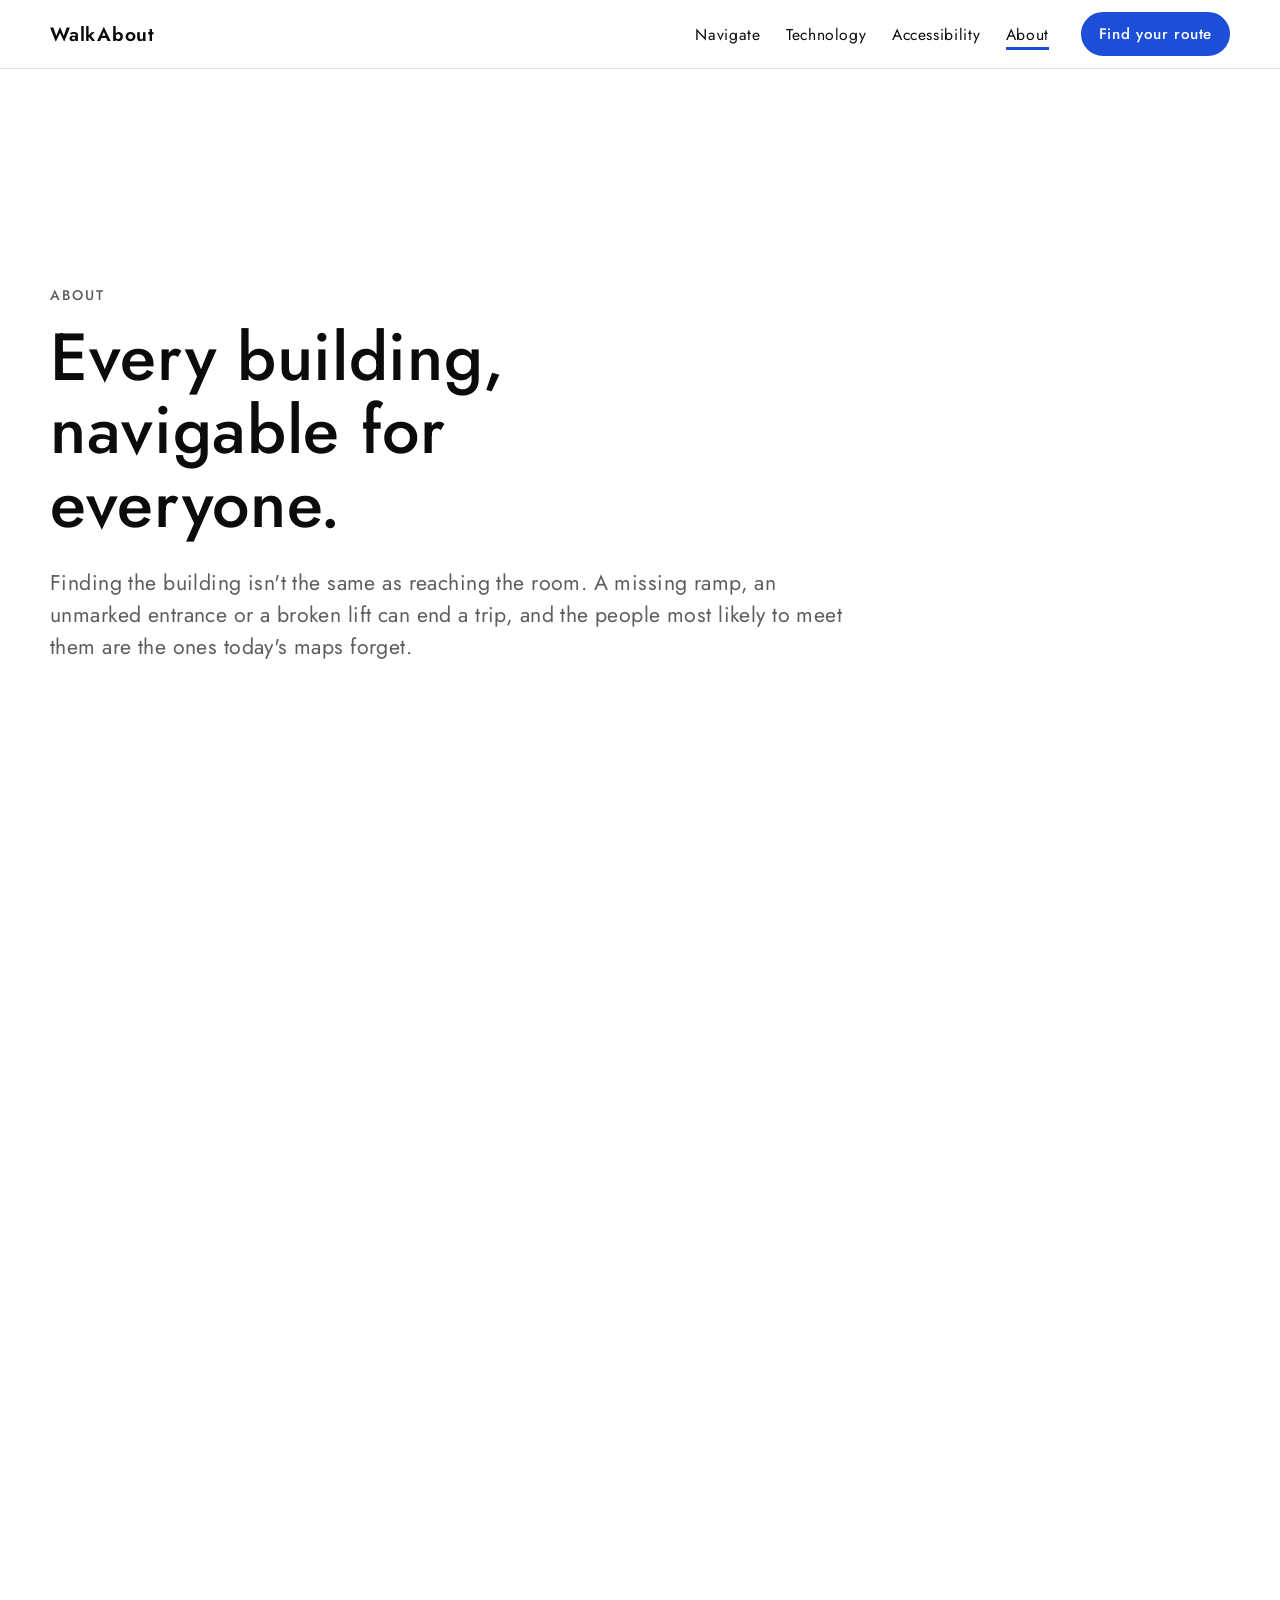
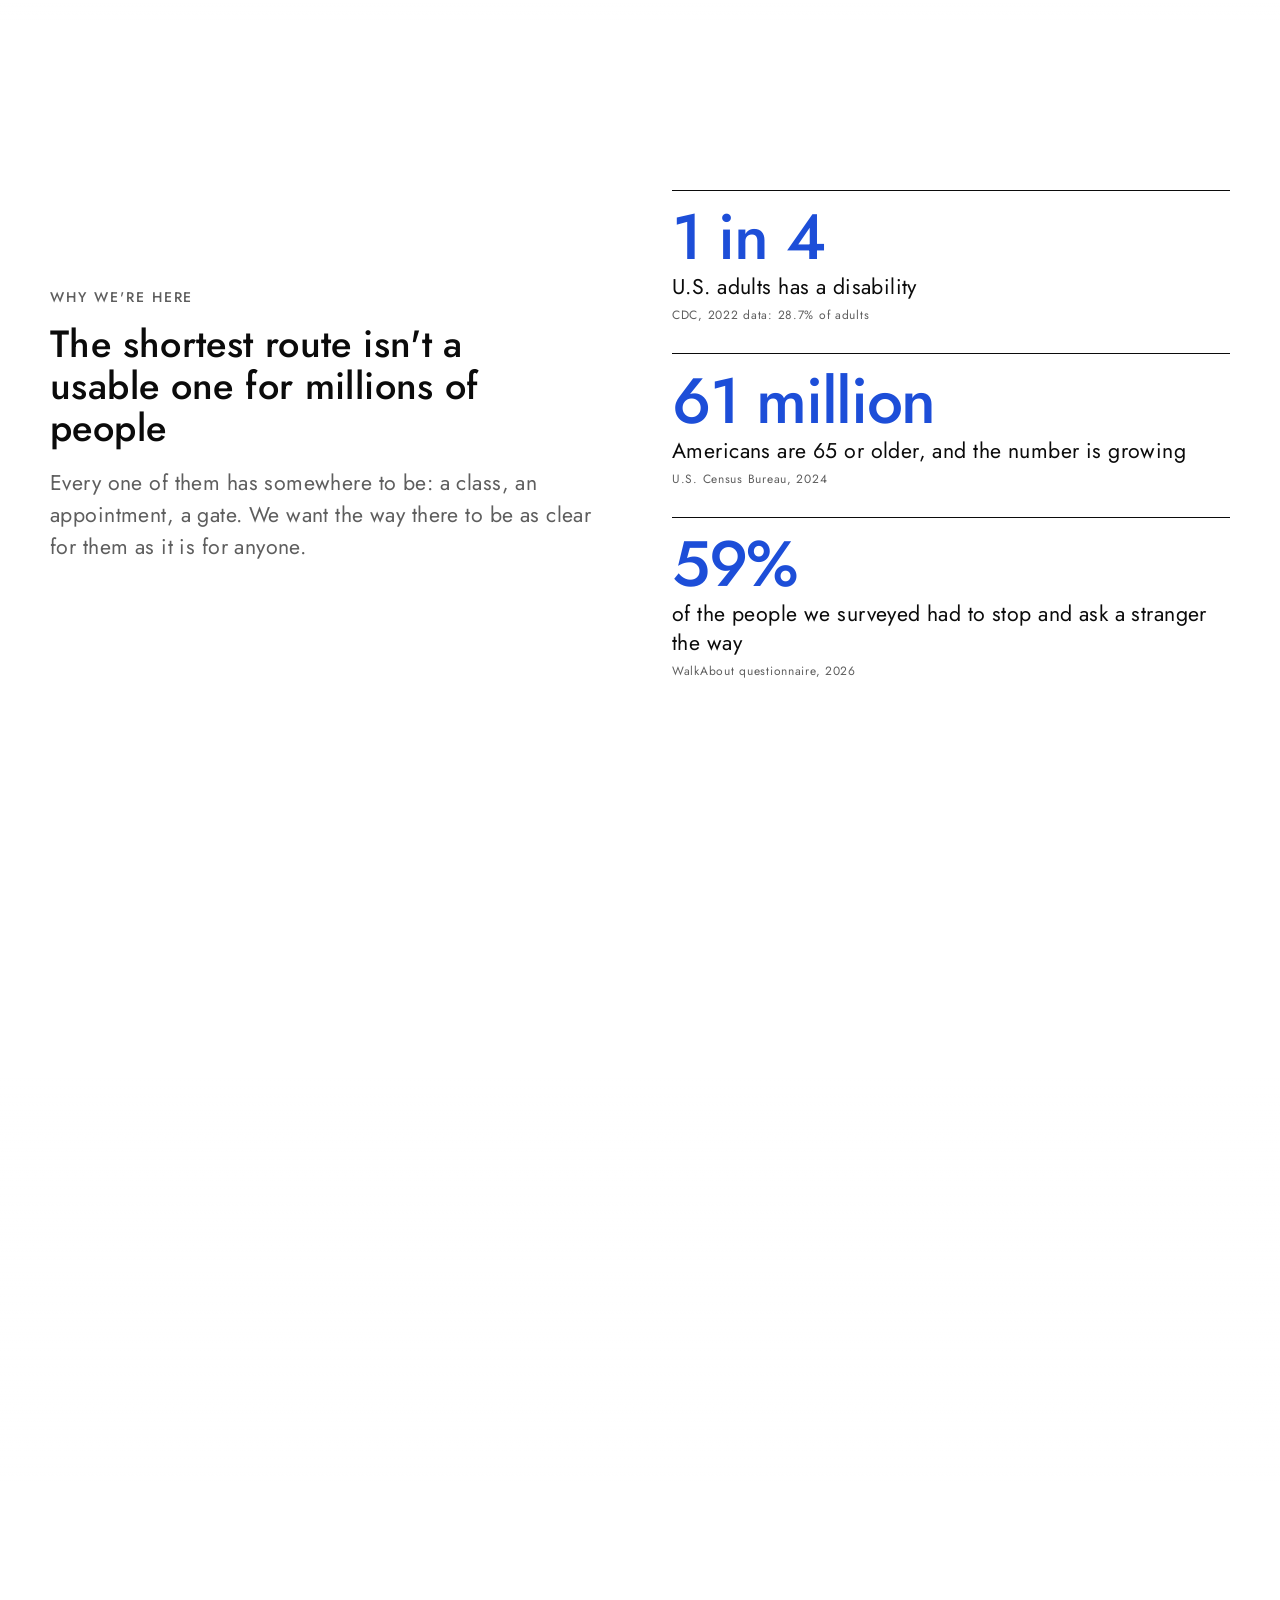
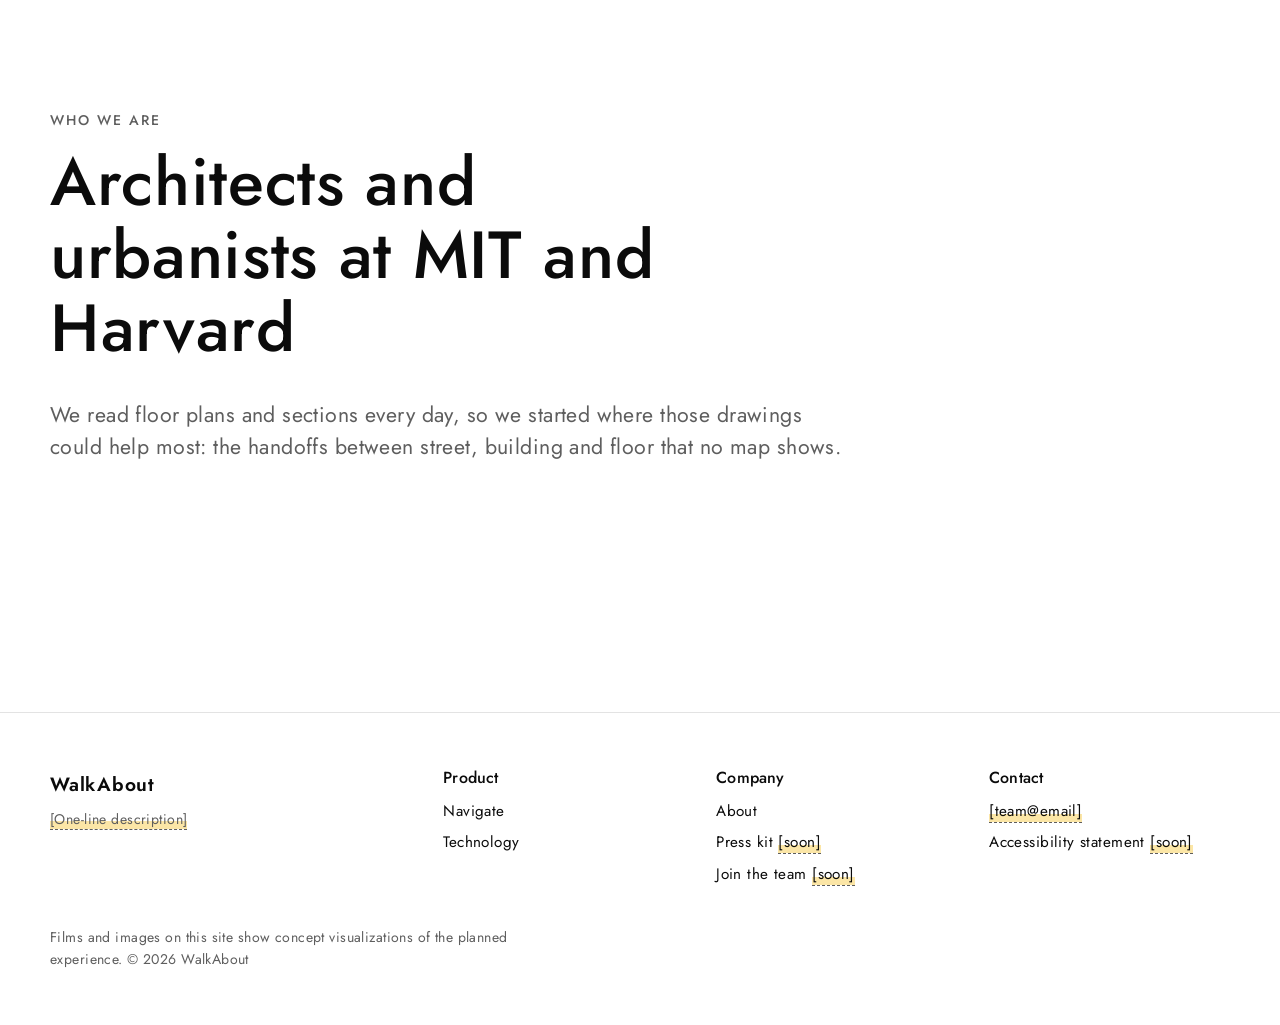
==== about.html @ 056bdba4 "WalkAbout website: first version Static site (no build step) for the WalkAbout indoor navigation pro" ====
<!DOCTYPE html>
<html lang="en">
<head>
  <meta charset="utf-8">
  <meta name="viewport" content="width=device-width, initial-scale=1">
  <title>About | WalkAbout</title>
  <meta name="description" content="Why WalkAbout exists: architects and urbanists at MIT and Harvard making every building navigable for everyone.">
  <link rel="preconnect" href="https://fonts.googleapis.com">
  <link rel="preconnect" href="https://fonts.gstatic.com" crossorigin>
  <!-- Futura PT: add your Adobe Fonts kit here, e.g. <link rel="stylesheet" href="https://use.typekit.net/XXXXXXX.css">. Jost below is the free stand-in. -->
  <link href="https://fonts.googleapis.com/css2?family=Jost:wght@400;500;600&display=swap" rel="stylesheet">
  <link rel="stylesheet" href="assets/css/style.css?v=20261123s">
</head>
<body>
  <a class="skip-link" href="#main">Skip to content</a>

  <!-- ============================== HEADER ============================== -->
  <header class="site-header">
    <div class="wrap">
      <a class="brand" href="index.html" aria-label="WalkAbout home">
        WalkAbout
      </a>
      <nav class="nav" id="site-nav" aria-label="Main">
        <ul>
          <li><a href="navigate.html">Navigate</a></li>
          <li><a href="technology.html">Technology</a></li>
          <li><a href="accessibility.html">Accessibility</a></li>
          <li><a href="about.html" aria-current="page">About</a></li>
        </ul>
      </nav>
      <button class="btn btn--small header-cta" data-open-check>Find your route</button>
    </div>
  </header>

  <main id="main">

    <div class="pin-scope">
    <!-- 1. OPENING: holds, then "Why we're here" slides over it (same transition as Accessibility) -->
    <section class="hero pin-hold">
      <div class="wrap">
        <p class="eyebrow">About</p>
        <h1>Every building, navigable for everyone.</h1>
        <p class="lede">Finding the building isn't the same as reaching the room. A missing ramp, an unmarked entrance or a broken lift can end a trip, and the people most likely to meet them are the ones today's maps forget.</p>
      </div>
    </section>

    <!-- 2. WHY WE'RE HERE -->
    <section class="band cover-up cover-up--full pin-hold pin-hold--tall about-why" aria-labelledby="why-h">
      <div class="wrap split">
        <div>
          <p class="eyebrow">Why we're here</p>
          <h2 id="why-h">The shortest route isn't a usable one for millions of people</h2>
          <p class="lede">Every one of them has somewhere to be: a class, an appointment, a gate. We want the way there to be as clear for them as it is for anyone.</p>
        </div>
        <ul class="about-stats">
          <li><b>1 in 4</b><span>U.S. adults has a disability</span><small>CDC, 2022 data: 28.7% of adults</small></li>
          <li><b>61 million</b><span>Americans are 65 or older, and the number is growing</span><small>U.S. Census Bureau, 2024</small></li>
          <li><b>59%</b><span>of the people we surveyed had to stop and ask a stranger the way</span><small>WalkAbout questionnaire, 2026</small></li>
        </ul>
      </div>
    </section>

    <div class="pin-gap" aria-hidden="true"></div>

    <!-- 3. WHO WE ARE -->
    <section class="band band--white cover-up cover-up--full about-who" aria-labelledby="who-h">
      <div class="wrap">
        <div>
          <p class="eyebrow">Who we are</p>
          <h2 id="who-h" class="about-who__title">Architects and urbanists at MIT and Harvard</h2>
          <p class="lede">We read floor plans and sections every day, so we started where those drawings could help most: the handoffs between street, building and floor that no map shows.</p>
        </div>
      </div>
    </section>

    </div><!-- /pin-scope -->
  </main>

  <!-- ============================== FOOTER ============================== -->
  <footer class="site-footer">
    <div class="wrap">
      <div class="footer-grid">
        <div>
          <a class="brand" href="index.html">WalkAbout</a>
          <p class="hint"><span class="ph">[One-line description]</span></p>
        </div>
        <div>
          <h3>Product</h3>
          <ul>
            <li><a href="navigate.html">Navigate</a></li>
            <li><a href="technology.html">Technology</a></li>
          </ul>
        </div>
        <div>
          <h3>Company</h3>
          <ul>
            <li><a href="about.html">About</a></li>
            <li><a href="#">Press kit <span class="ph">[soon]</span></a></li>
            <li><a href="#">Join the team <span class="ph">[soon]</span></a></li>
          </ul>
        </div>
        <div>
          <h3>Contact</h3>
          <ul>
            <li><a href="mailto:[team@email]"><span class="ph">[team@email]</span></a></li>
            <li><a href="#">Accessibility statement <span class="ph">[soon]</span></a></li>
          </ul>
        </div>
      </div>
      <p class="footer-note">Films and images on this site show concept visualizations of the planned experience. &copy; 2026 WalkAbout</p>
    </div>
  </footer>

  <!-- ===================== "IS MY BUILDING MAPPED?" ===================== -->
  <dialog id="check-dialog" aria-labelledby="check-dialog-h">
    <button class="dialog__close" aria-label="Close">&times;</button>
    <div class="dialog__body">
      <h2 id="check-dialog-h" style="font-size:var(--t-lg)">Is my building mapped?</h2>
      <form class="check-form" novalidate>
        <label for="place-dialog">Campus or building</label>
        <div class="form-row">
          <input id="place-dialog" type="text" name="place" autocomplete="off" placeholder="e.g. MIT Building E52">
          <button class="btn" type="submit">Check</button>
        </div>
      </form>
      <div class="check-result form-msg" role="status"></div>
    </div>
  </dialog>

  <script src="assets/js/main.js?v=20261123s"></script>
</body>
</html>
---- assets/css/style.css ----
/* ==========================================================================
   WalkAbout — shared styles
   Black and white, with access blue as the one bright accent.
   Signal yellow is kept only for level-change markers (stairs, elevators, ramps).
   ========================================================================== */

:root {
  --paper: #FFFFFF;      /* page */
  --ink: #0B0B0B;        /* text, rules, dark bands */
  --muted: #5E5E5E;      /* secondary text (6.4:1 on white) */
  --grid: #E3E3E3;       /* hairlines */
  --soft: #F5F5F5;       /* quiet panels */
  --route: #1D4ED8;      /* access blue: the walking route */
  --route-ink: #FFFFFF;
  --level: #F5B700;      /* signal yellow: vertical connections only */
  --surface: #FFFFFF;

  /* Futura PT comes from Adobe Fonts (add the kit link to each page); Jost is the free stand-in. */
  --font: "futura-pt", "Futura PT", "Jost", Futura, system-ui, sans-serif;
  --track: 0.025em;      /* slightly open letter spacing throughout */
  --header-h: 4.25rem;   /* updated by main.js */

  /* Type scale (perfect fourth, 1.333) */
  --t-sm: 0.875rem;
  --t-base: 1.0625rem;
  --t-md: 1.333rem;
  --t-lg: 1.777rem;
  --t-xl: 2.369rem;
  --t-2xl: clamp(2.4rem, 5.2vw, 4.2rem);

  --measure: 62ch;
  --wrap: 1180px;
  --gutter: clamp(1.25rem, 4vw, 2.5rem);
  --radius: 6px;
}

*, *::before, *::after { box-sizing: border-box; }

html { scroll-behavior: smooth; }
@media (prefers-reduced-motion: reduce) { html { scroll-behavior: auto; } }

body {
  margin: 0;
  background: var(--paper);
  color: var(--ink);
  font-family: var(--font);
  font-size: var(--t-base);
  line-height: 1.6;
  letter-spacing: var(--track);
  -webkit-font-smoothing: antialiased;
}

img, video, svg { display: block; max-width: 100%; }

a { color: var(--route); text-underline-offset: 0.2em; }
a:hover { text-decoration-thickness: 2px; }

:focus-visible {
  outline: 3px solid var(--route);
  outline-offset: 3px;
  border-radius: 2px;
}

h1, h2, h3 { line-height: 1.1; margin: 0 0 0.5em; letter-spacing: 0.01em; font-weight: 500; }
h1 { font-size: var(--t-2xl); max-width: 16ch; }
h2 { font-size: var(--t-xl); max-width: 22ch; }
h3 { font-size: var(--t-md); }
strong, b { font-weight: 600; }
p { margin: 0 0 1em; max-width: var(--measure); }

.lede { font-size: var(--t-md); color: var(--muted); line-height: 1.5; }

.wrap { width: min(100% - 2 * var(--gutter), var(--wrap)); margin-inline: auto; }

.skip-link {
  position: absolute; left: 1rem; top: -4rem; z-index: 100;
  background: var(--ink); color: #fff; padding: 0.6rem 1rem; border-radius: var(--radius);
}
.skip-link:focus { top: 1rem; }

/* --------------------------------------------------------------------------
   Placeholder marks — search the HTML for "ph" to find every one.
   Delete the class once real copy is in.
   -------------------------------------------------------------------------- */
.ph {
  background: linear-gradient(transparent 62%, rgba(245, 183, 0, 0.35) 62%);
  border-bottom: 1px dashed var(--muted);
}

.media {
  position: relative;
  margin: 0;
  aspect-ratio: 16 / 9;
  border-radius: var(--radius);
  border: 1px dashed #BDBDBD;
  background:
    repeating-linear-gradient(135deg, transparent 0 14px, rgba(0, 0, 0, 0.04) 14px 15px),
    var(--surface);
  display: grid;
  place-items: center;
  overflow: hidden;
}
.media::after {
  content: attr(data-ph);
  max-width: 80%;
  text-align: center;
  font-size: var(--t-sm);
  color: var(--muted);
  line-height: 1.4;
}
.media.has-video::after { content: none; }
.media video { width: 100%; height: 100%; object-fit: cover; }
.media--square { aspect-ratio: 1 / 1; }
.media--tall { aspect-ratio: 4 / 5; }

/* --------------------------------------------------------------------------
   Header
   -------------------------------------------------------------------------- */
.site-header {
  position: sticky; top: 0; z-index: 50;
  background: rgba(255, 255, 255, 0.94);
  backdrop-filter: saturate(140%) blur(8px);
  border-bottom: 1px solid var(--grid);
}
.site-header .wrap {
  display: flex; align-items: center; gap: 2rem;
  min-height: 4.25rem;
}
.brand {
  display: inline-flex; align-items: center; gap: 0.55rem;
  font-weight: 600; font-size: 1.2rem; letter-spacing: 0.04em; color: var(--ink); text-decoration: none;
}

.nav { margin-left: auto; }
.nav ul { list-style: none; display: flex; gap: 1.6rem; margin: 0; padding: 0; }
.nav a { color: var(--ink); text-decoration: none; font-size: 0.98rem; letter-spacing: 0.04em; padding: 0.3rem 0; }
.nav a:hover { color: var(--route); }
.nav a[aria-current="page"] { box-shadow: inset 0 -3px 0 var(--route); }


/* --------------------------------------------------------------------------
   Buttons
   -------------------------------------------------------------------------- */
.btn {
  display: inline-flex; align-items: center; justify-content: center; gap: 0.5rem;
  font: inherit; font-weight: 500; font-size: 1rem; letter-spacing: 0.04em;
  padding: 0.8rem 1.3rem; border-radius: 999px;
  border: 2px solid var(--route); background: var(--route); color: var(--route-ink);
  text-decoration: none; cursor: pointer;
}
.btn:hover { background: #1740B5; border-color: #1740B5; }
.btn--ghost { background: transparent; color: var(--ink); border-color: var(--ink); }
.btn--ghost:hover { background: var(--ink); color: #fff; border-color: var(--ink); }
.btn--small { padding: 0.5rem 1rem; font-size: 0.95rem; }
.btn-row { display: flex; flex-wrap: wrap; gap: 0.75rem; margin-top: 1.75rem; }

/* --------------------------------------------------------------------------
   Sections
   -------------------------------------------------------------------------- */
.band { padding-block: clamp(4rem, 9vw, 7rem); }
.band--white { background: var(--surface); border-top: 1px solid var(--grid); }
.band--soft { background: var(--soft); }
.band--ink { background: var(--ink); color: #EDEDED; }
.band--ink h2, .band--ink h3 { color: #fff; }
.band--ink .lede, .band--ink p { color: #BDBDBD; }
.band--ink .ph { border-bottom-color: #BDBDBD; }

.section-head { margin-bottom: 2.75rem; }

/* --------------------------------------------------------------------------
   Hero (home): the section drawing
   -------------------------------------------------------------------------- */
.hero { padding-top: clamp(3rem, 7vw, 5.5rem); padding-bottom: 2rem; }
.hero h1 { margin-bottom: 0.4em; }

.section-drawing {
  margin-inline: 0;
  margin-bottom: 0;
  margin-top: clamp(2.5rem, 5vw, 4rem);
  border-top: 1px solid var(--grid);
  padding-top: 1rem;
}
.section-drawing svg { width: 100%; height: auto; overflow: visible; }

.sd-slab { fill: var(--ink); }
.sd-wall { fill: var(--ink); }
.sd-core { fill: rgba(245, 183, 0, 0.16); stroke: var(--level); stroke-width: 1.5; stroke-dasharray: 4 4; }
.sd-ground { fill: url(#poche); }
.sd-groundline { stroke: var(--ink); stroke-width: 3; }
.sd-label { font: 600 15px var(--font); fill: var(--ink); }
.sd-level { font: 400 13px var(--font); fill: var(--muted); }
.sd-walk {
  fill: none; stroke: var(--route); stroke-width: 6; stroke-linecap: round; stroke-linejoin: round;
}
.sd-lift { fill: none; stroke: var(--level); stroke-width: 6; stroke-linecap: round; }
.sd-dot { fill: var(--route); }
.sd-pin { fill: var(--route); stroke: #fff; stroke-width: 3; }

/* One orchestrated moment: the route draws itself once on load. */
.sd-anim { stroke-dasharray: var(--len); stroke-dashoffset: var(--len); animation: draw 1s ease-in-out forwards; }
.sd-anim--1 { animation-delay: 0.3s; animation-duration: 1.1s; }
.sd-anim--2 { animation-delay: 1.4s; animation-duration: 0.7s; }
.sd-anim--3 { animation-delay: 2.1s; animation-duration: 0.9s; }
.sd-pop { opacity: 0; animation: pop 0.4s ease-out 3s forwards; }
@keyframes draw { to { stroke-dashoffset: 0; } }
@keyframes pop { to { opacity: 1; } }
@media (prefers-reduced-motion: reduce) {
  .sd-anim { animation: none; stroke-dashoffset: 0; }
  .sd-pop { animation: none; opacity: 1; }
}

.route-steps {
  list-style: none; padding: 0; margin: 1.25rem 0 0;
  display: grid; grid-template-columns: repeat(4, 1fr); gap: 1rem;
  counter-reset: step;
}
.route-steps li {
  counter-increment: step;
  font-size: var(--t-sm); color: var(--muted);
  padding-top: 0.6rem; border-top: 3px solid var(--route);
}
.route-steps li.is-level { border-top-color: var(--level); }
.route-steps li::before { content: counter(step) ". "; font-weight: 600; color: var(--ink); }

/* --------------------------------------------------------------------------
   Big stat
   -------------------------------------------------------------------------- */
.stat {
  display: grid; grid-template-columns: minmax(0, 1fr) minmax(0, 1.3fr); gap: 3rem; align-items: end;
}
.stat__num { font-size: clamp(3.5rem, 11vw, 8.5rem); font-weight: 600; line-height: 0.9; letter-spacing: -0.03em; }
.stat__src { font-size: var(--t-sm); color: var(--muted); }

/* --------------------------------------------------------------------------
   Scenario strip (Waymo-style video cards)
   -------------------------------------------------------------------------- */
.strip {
  display: grid; grid-auto-flow: column; grid-auto-columns: minmax(260px, 30%);
  gap: 1.25rem; overflow-x: auto; scroll-snap-type: x mandatory;
  padding-bottom: 1rem; margin-inline: calc(-1 * var(--gutter)); padding-inline: var(--gutter);
}
.strip > * { scroll-snap-align: start; }
.scenario h3 { font-size: var(--t-base); margin: 0.85rem 0 0.2rem; }
.scenario p { font-size: var(--t-sm); color: var(--muted); margin: 0; }

/* --------------------------------------------------------------------------
   Pillars / features
   -------------------------------------------------------------------------- */
.split { display: grid; grid-template-columns: 1fr 1fr; gap: clamp(2rem, 5vw, 4.5rem); align-items: center; }
.split--rev > :first-child { order: 2; }

.pillars { display: grid; grid-template-columns: repeat(3, 1fr); gap: 2.5rem; margin-top: 3rem; }
.pillar { border-top: 1px solid var(--ink); padding-top: 1.1rem; }
.pillar svg { width: 40px; height: 40px; margin-bottom: 0.9rem; }
.pillar p { color: var(--muted); }

.features { display: grid; grid-template-columns: repeat(3, 1fr); gap: 2rem 2.5rem; }
.feature h3 { font-size: var(--t-base); margin-bottom: 0.3rem; }
.feature p { color: var(--muted); font-size: 0.98rem; }
.feature { border-top: 1px solid var(--ink); padding-top: 1.1rem; }

/* --------------------------------------------------------------------------
   Where we're mapping
   -------------------------------------------------------------------------- */
.places { display: grid; grid-template-columns: 1fr 1fr; gap: 2.5rem; }
.places h3 { display: flex; align-items: center; gap: 0.6rem; }
.status-dot { width: 12px; height: 12px; border-radius: 50%; background: var(--route); flex: none; }
.status-dot--next { background: transparent; border: 2px solid var(--muted); }
.places ul { list-style: none; padding: 0; margin: 0; }
.places li { padding: 0.85rem 0; border-bottom: 1px solid var(--grid); }
.places li small { display: block; color: var(--muted); }

/* --------------------------------------------------------------------------
   Quotes
   -------------------------------------------------------------------------- */
.quotes { display: grid; grid-template-columns: repeat(3, 1fr); gap: 2.5rem; }
.quote { margin: 0; }
.quote blockquote { margin: 0 0 1rem; font-size: var(--t-md); line-height: 1.4; }
.quote figcaption { color: var(--muted); font-size: var(--t-sm); }

/* --------------------------------------------------------------------------
   Steps (true sequences only)
   -------------------------------------------------------------------------- */
.steps { list-style: none; padding: 0; margin: 0; counter-reset: s; display: grid; gap: 4.5rem; }
.steps > li { counter-increment: s; display: grid; grid-template-columns: 1fr 1fr; gap: clamp(2rem, 5vw, 4rem); align-items: center; }
.steps > li:nth-child(even) > .media { order: -1; }
.step__num {
  display: inline-grid; place-items: center; min-width: 2.4rem; height: 2.4rem; padding-inline: 0.7rem; border-radius: 999px;
  background: var(--route); color: #fff; font-weight: 500; margin-bottom: 1rem;
}
.step__num::before { content: counter(s, decimal-leading-zero); }
.step__num.is-level { background: var(--level); color: var(--ink); }

/* --------------------------------------------------------------------------
   Profile chips (Navigate)
   -------------------------------------------------------------------------- */
.chips { display: flex; flex-wrap: wrap; gap: 0.6rem; margin: 1.5rem 0; padding: 0; list-style: none; }
.chip {
  font: inherit; font-size: 0.95rem; padding: 0.5rem 0.95rem; border-radius: 999px;
  border: 1.5px solid var(--ink); background: transparent; color: var(--ink); cursor: pointer;
}
.chip[aria-pressed="true"] { background: var(--route); border-color: var(--route); color: #fff; }
.chip-note { font-size: var(--t-sm); color: var(--muted); min-height: 1.5em; }

/* --------------------------------------------------------------------------
   FAQ
   -------------------------------------------------------------------------- */
.faq { max-width: 760px; }
.faq details { border-bottom: 1px solid var(--grid); padding: 1.1rem 0; }
.faq summary { cursor: pointer; font-weight: 600; font-size: var(--t-md); list-style: none; display: flex; justify-content: space-between; gap: 1rem; }
.faq summary::-webkit-details-marker { display: none; }
.faq summary::after { content: "+"; font-weight: 400; color: var(--route); }
.faq details[open] summary::after { content: "\2212"; }
.faq details p { margin-top: 0.8rem; color: var(--muted); }

/* --------------------------------------------------------------------------
   Technology: pipeline + spec list + timeline
   -------------------------------------------------------------------------- */
.pipeline-map {
  display: flex; flex-wrap: wrap; align-items: center; gap: 0.5rem; margin-top: 2rem;
  list-style: none; padding: 0;
}
.pipeline-map li a {
  display: inline-block; padding: 0.45rem 0.9rem; border-radius: 999px;
  border: 1.5px solid var(--grid); background: var(--surface);
  color: var(--ink); text-decoration: none; font-size: 0.95rem;
}
.pipeline-map li a:hover { border-color: var(--route); color: var(--route); }
.pipeline-map li + li::before { content: ""; display: inline-block; width: 1rem; height: 2px; background: var(--grid); margin-right: 0.5rem; vertical-align: middle; }

.specs { display: grid; grid-template-columns: repeat(2, 1fr); gap: 0 3rem; margin: 0; }
.specs div { padding: 1rem 0; border-bottom: 1px solid rgba(255,255,255,0.15); display: grid; grid-template-columns: 11rem 1fr; gap: 1rem; }
.specs dt { font-weight: 600; color: #fff; }
.specs dd { margin: 0; color: #BDBDBD; }

.timeline { list-style: none; padding: 0; margin: 0; display: grid; grid-template-columns: repeat(4, 1fr); gap: 1.5rem; }
.timeline li { border-top: 3px solid var(--grid); padding-top: 1rem; }
.timeline li.is-now { border-top-color: var(--route); }
.timeline strong { display: block; margin-bottom: 0.25rem; }
.timeline span { color: var(--muted); font-size: 0.98rem; }

/* --------------------------------------------------------------------------
   Partners
   -------------------------------------------------------------------------- */
.logos { display: flex; flex-wrap: wrap; gap: 1rem; }
.logo-ph {
  width: 170px; height: 72px; border: 1px dashed #BDBDBD; border-radius: var(--radius);
  display: grid; place-items: center; color: var(--muted); font-size: var(--t-sm); background: var(--surface);
}

/* --------------------------------------------------------------------------
   Availability check (inline + dialog)
   -------------------------------------------------------------------------- */
.check { display: grid; grid-template-columns: 1fr 1fr; gap: 3rem; align-items: start; }
.form-row { display: flex; gap: 0.6rem; flex-wrap: wrap; }
.form-row input { flex: 1 1 220px; }
label { display: block; font-weight: 600; margin-bottom: 0.4rem; }
input[type="text"], input[type="email"] {
  font: inherit; padding: 0.75rem 0.95rem; border-radius: var(--radius);
  border: 1.5px solid #8A8A8A; background: var(--surface); color: var(--ink); width: 100%;
}
input:focus-visible { outline-offset: 1px; }
.form-msg { margin-top: 1rem; }
.form-msg:empty { display: none; }
.hint { font-size: var(--t-sm); color: var(--muted); margin-top: 0.5rem; }

dialog {
  border: none; border-radius: 12px; padding: 0; width: min(520px, calc(100% - 2rem));
  color: var(--ink); background: var(--surface);
  box-shadow: 0 24px 60px rgba(0, 0, 0, 0.25);
}
dialog::backdrop { background: rgba(0, 0, 0, 0.55); }
.dialog__body { padding: 2rem; }
.dialog__close {
  position: absolute; top: 0.75rem; right: 0.75rem; background: none; border: none;
  font-size: 1.5rem; line-height: 1; cursor: pointer; color: var(--muted); padding: 0.4rem 0.6rem;
}

/* --------------------------------------------------------------------------
   Final CTA + footer
   -------------------------------------------------------------------------- */
.final { text-align: left; }
.final h2 { max-width: 18ch; }

.site-footer { padding: 3.5rem 0 2.5rem; border-top: 1px solid var(--grid); font-size: 0.95rem; }
.footer-grid { display: grid; grid-template-columns: 1.5fr repeat(3, 1fr); gap: 2rem; }
.site-footer h3 { font-size: 1rem; margin-bottom: 0.75rem; }
.site-footer ul { list-style: none; padding: 0; margin: 0; display: grid; gap: 0.45rem; }
.site-footer a { color: var(--ink); text-decoration: none; }
.site-footer a:hover { color: var(--route); text-decoration: underline; }
.footer-note { color: var(--muted); margin-top: 2.5rem; font-size: var(--t-sm); }

/* --------------------------------------------------------------------------
   Utilities
   -------------------------------------------------------------------------- */
.sr-only {
  position: absolute; width: 1px; height: 1px; padding: 0; margin: -1px;
  overflow: hidden; clip: rect(0 0 0 0); white-space: nowrap; border: 0;
}
.accent { color: var(--route); }
.eyebrow {
  font-size: var(--t-sm); font-weight: 500; letter-spacing: 0.14em; text-transform: uppercase;
  color: var(--muted); margin-bottom: 0.9rem;
}
.more-link { margin-top: 3rem; font-size: var(--t-md); }
.band--ink label { color: #fff; }
.band--ink .form-msg strong { color: #fff; }
.band--ink .btn--ghost { color: #fff; border-color: #fff; }
.band--ink .btn--ghost:hover { background: #fff; color: var(--ink); }

/* --------------------------------------------------------------------------
   Navigate: the demo comes first; the caption rises over it on scroll
   -------------------------------------------------------------------------- */
.demo-stage { position: relative; background: var(--paper); }
.demo-stage__sticky {
  position: relative; display: grid; justify-items: center; align-content: center; gap: 1rem;
  padding: 0 0 clamp(3rem, 7vw, 5rem);
}
/* The demo film: 16:9, full width; on its own it is just the film, edge to edge */
.demo-stage__media { margin: 0; width: 100%; aspect-ratio: 16 / 9; background: #000; overflow: hidden; }
.demo-stage__media video { display: block; width: 100%; height: 100%; object-fit: cover; }
/* Controls sit bottom-left: the film marks itself as a concept bottom-right */
.demo-controls { position: absolute; left: 1rem; bottom: 1rem; z-index: 3; display: flex; gap: 0.5rem; }
.demo-stage.is-ended .demo-skip { display: none; }
/* While the film plays the page doesn't scroll (main.js); Pause or Skip releases it */
html.is-locked { overflow: hidden; }
html:has(.demo-stage) { scrollbar-gutter: stable; }
.demo-toggle {
  font: inherit; font-size: var(--t-sm); letter-spacing: 0.06em; padding: 0.45rem 0.95rem; border-radius: 999px;
  color: #fff; background: rgba(0, 0, 0, 0.55); border: 1px solid rgba(255, 255, 255, 0.5); cursor: pointer;
  backdrop-filter: blur(6px);
}
.demo-toggle:hover { background: rgba(0, 0, 0, 0.8); }
.demo-stage__caption { text-align: center; padding-top: clamp(2rem, 6vw, 4rem); }
.demo-stage__caption h1 {
  max-width: 13ch; margin: 0 auto; font-size: clamp(2.6rem, 7.5vw, 6rem); line-height: 1.02;
}

/* Motion allowed (main.js adds .is-scrolly): the demo holds, then the caption scrolls up over it */
.demo-stage.is-scrolly { height: 430vh; }
/* The next section slides up over the pinned caption (overlaps the stage's last screen) */
.demo-stage.is-scrolly + .cover-up { margin-top: -100vh; }
.cover-up { position: relative; z-index: 2; background: var(--paper); border-top: 0; }
/* No hard edge: a white fade above the panel dissolves the caption as it is covered */
.demo-stage.is-scrolly + .cover-up::before {
  content: ""; position: absolute; left: 0; right: 0; bottom: 100%; height: 50vh;
  background: linear-gradient(to bottom, rgba(255, 255, 255, 0), var(--paper));
  pointer-events: none;
}
.demo-stage.is-scrolly .demo-stage__sticky {
  position: sticky; top: var(--header-h); height: calc(100vh - var(--header-h)); overflow: hidden;
  padding: 0; background: var(--paper);
}
/* Full screen while it plays: the film fills everything under the header */
.is-scrolly .demo-stage__media { position: absolute; inset: 0; width: auto; aspect-ratio: auto; }
.is-scrolly .demo-controls { opacity: calc(1 - 3 * var(--p, 0)); }
.is-scrolly .demo-stage__media {
  opacity: calc(1 - 1.8 * var(--p, 0)); /* gone by the time the caption arrives */
  transform: scale(calc(1 - 0.08 * var(--p, 0)));
}
.is-scrolly .demo-stage__caption {
  position: absolute; inset: 0; display: grid; place-items: center; padding: 0 var(--gutter);
  opacity: var(--p, 0);
  transform: translateY(calc((1 - var(--p, 0)) * 55vh));
}
/* The scroll cue appears once the film has finished (it ends on black) */
.scroll-cue {
  position: absolute; bottom: 1.4rem; left: 50%; z-index: 3; transform: translateX(-50%);
  font-size: var(--t-sm); color: #fff; letter-spacing: 0.14em; text-transform: uppercase;
  opacity: 0; transition: opacity 0.6s ease; pointer-events: none;
  display: flex; flex-direction: column; align-items: center; gap: 0.35rem;
}
.scroll-cue::after { content: ""; width: 1px; height: 28px; background: currentColor; animation: cue-line 1.6s ease-in-out infinite; transform-origin: top; }
@keyframes cue-line { 0% { transform: scaleY(0); } 50% { transform: scaleY(1); } 100% { transform: scaleY(0); transform-origin: bottom; } }
.demo-stage.is-ended .scroll-cue { opacity: calc(1 - 4 * var(--p, 0)); }
.demo-stage:not(.is-scrolly) .scroll-cue { display: none; }
@media (prefers-reduced-motion: reduce) { .scroll-cue::after { animation: none; } }
/* Portrait screens: cropping a 16:9 film to fill a tall screen would hide most of it,
   so it sits full width, centred, instead */
@media (max-aspect-ratio: 1/1) {
  .is-scrolly .demo-stage__media { inset: auto 0; top: 50%; transform: translateY(-50%) scale(calc(1 - 0.08 * var(--p, 0))); aspect-ratio: 16 / 9; }
  .demo-controls { bottom: auto; top: calc(50% + 28vw - 3rem); }
  .scroll-cue { color: var(--muted); }
}

/* --------------------------------------------------------------------------
   Technology: tabs
   -------------------------------------------------------------------------- */
.tabs {
  position: sticky; top: var(--header-h); z-index: 40;
  background: var(--paper); border-bottom: 1px solid var(--grid);
}
.tabs [role="tablist"] { display: flex; gap: 2.25rem; overflow-x: auto; scrollbar-width: none; }
.tabs [role="tab"] {
  font: inherit; letter-spacing: 0.04em; background: none; border: 0; cursor: pointer;
  padding: 1rem 0; color: var(--muted); white-space: nowrap; text-decoration: none;
}
.tabs [role="tab"]:hover { color: var(--ink); }
.tabs [role="tab"][aria-selected="true"] { color: var(--ink); box-shadow: inset 0 -3px 0 var(--route); }
[role="tabpanel"][hidden] { display: none; }
[role="tabpanel"]:focus-visible { outline-offset: -3px; }

/* --------------------------------------------------------------------------
   Responsive
   -------------------------------------------------------------------------- */
@media (max-width: 900px) {
  .split, .stat, .places, .check, .steps > li { grid-template-columns: 1fr; }
  .split--rev > :first-child, .steps > li:nth-child(even) > .media { order: 0; }
  .pillars, .features, .quotes { grid-template-columns: 1fr 1fr; }
  .timeline { grid-template-columns: 1fr 1fr; }
  .specs { grid-template-columns: 1fr; }
  .footer-grid { grid-template-columns: 1fr 1fr; }
  .strip { grid-auto-columns: minmax(240px, 70%); }
}

/* No menu button: the tabs stay visible and move to their own row */
@media (max-width: 760px) {
  .site-header .wrap { flex-wrap: wrap; min-height: 0; padding-top: 0.8rem; gap: 0 1rem; }
  .nav { order: 3; width: 100%; margin-left: 0; }
  .nav ul { gap: 1.4rem; overflow-x: auto; scrollbar-width: none; }
  .nav ul::-webkit-scrollbar { display: none; }
  .nav a { display: block; white-space: nowrap; padding: 0.7rem 0; }
  .site-header .header-cta { display: none; }
}

@media (max-width: 640px) {
  .pillars, .features, .quotes, .timeline, .route-steps { grid-template-columns: 1fr; }
  .sd-label, .sd-level { display: none; }   /* the numbered list below carries the labels */
  .specs div { grid-template-columns: 1fr; gap: 0.25rem; }
  .footer-grid { grid-template-columns: 1fr; }
}
[role="tabpanel"] { scroll-margin-top: calc(var(--header-h) + 3.5rem); }

/* --------------------------------------------------------------------------
   Technology: steps transition like Navigate.
   Each step eases in; on larger screens each one pins, and the next slides up
   over it through a white fade (no hard edge). main.js adds .js-motion.
   -------------------------------------------------------------------------- */
.js-motion .steps--stack > li > * {
  opacity: 0; transform: translateY(36px);
  transition: opacity 0.8s ease, transform 0.8s cubic-bezier(0.2, 0.7, 0.2, 1);
}
.js-motion .steps--stack > li > .media { transition-delay: 0.12s; }
.js-motion .steps--stack > li.is-in > * { opacity: 1; transform: none; }

@media (min-width: 901px) and (min-height: 620px) {
  .js-motion .steps--stack { gap: 0; }
  .js-motion .steps--stack > li {
    position: sticky; top: var(--stick-top, var(--header-h));
    min-height: calc(100vh - var(--stick-top, var(--header-h)));
    padding-block: 2.5rem; background: var(--paper);
  }
  /* Hold: each step stays fully in view for this much scrolling before the next arrives */
  .js-motion .steps--stack > li:not(:last-child) { margin-bottom: 100vh; }
  .js-motion .steps--stack > li + li::before {
    content: ""; position: absolute; left: calc(-1 * var(--gutter)); right: calc(-1 * var(--gutter));
    bottom: 100%; height: 45vh; pointer-events: none;
    background: linear-gradient(to bottom, rgba(255, 255, 255, 0), var(--paper));
  }
  .js-motion .steps--stack > li[id] { scroll-margin-top: var(--stick-top, var(--header-h)); }
}

/* Technology intro: holds, then the next section slides up over it through a white fade */
@media (min-width: 901px) and (min-height: 620px) {
  .js-motion .pin-hold {
    position: sticky; top: var(--stick-top, var(--header-h));
    min-height: calc(100vh - var(--stick-top, var(--header-h)));
    display: flex; flex-direction: column; justify-content: center;
    padding-block: 2rem; margin-bottom: 80vh;   /* the hold */
  }
  .js-motion .pin-hold__media {
    width: min(100%, calc((100vh - var(--stick-top, var(--header-h)) - 10.5rem) * 16 / 9));
    margin-inline: auto;
  }
  /* Tall pinned sections hold via a separate spacer (a margin would cut the pin short),
     and the section that covers them fills the screen so nothing peeks out */
  .js-motion .pin-hold--tall { margin-bottom: 0; }
  .js-motion .pin-gap { height: 70vh; }
  .js-motion .cover-up--full {
    min-height: calc(100vh - var(--header-h));
    display: flex; flex-direction: column; justify-content: center;
  }
  .js-motion .pin-gap + .cover-up::before,
  .js-motion .pin-hold + .cover-up::before {
    content: ""; position: absolute; left: 0; right: 0; bottom: 100%; height: 45vh;
    background: linear-gradient(to bottom, rgba(255, 255, 255, 0), var(--paper));
    pointer-events: none;
  }
}

/* --------------------------------------------------------------------------
   Technology: one drawing that evolves as you scroll (.scrolly)
   Live mode (main.js adds .is-live on wide, tall screens with motion allowed):
   the text and drawing pin, the text swaps per step, the drawing builds up.
   Otherwise: a plain list beside one still drawing.
   -------------------------------------------------------------------------- */
.scrolly__stage {
  display: grid; grid-template-columns: minmax(0, 0.85fr) minmax(0, 1.15fr);
  gap: clamp(2rem, 5vw, 4.5rem); align-items: center;
}
.scrolly__steps { list-style: none; margin: 0; padding: 0; counter-reset: s; }
.scrolly__steps > li { counter-increment: s; }
.scrolly__steps > li + li { margin-top: 2.5rem; }
.scrolly__steps p { color: var(--muted); }
.scrolly__ticks { display: none; }
.scrolly__art { margin: 0; }
.scrolly__art svg { width: 100%; height: auto; overflow: visible; }

/* drawing */
.sv-wall { fill: none; stroke: var(--ink); stroke-width: 4; stroke-linecap: square; }
.sv-wall--in { stroke-width: 2.5; }
.sv-thin { fill: none; stroke: var(--ink); stroke-width: 1.2; }
.sv-fill { fill: #F1F1F1; }
.sv-fill--corr { fill: #FAFAFA; }
.sv-fill--core { fill: #F6F6F6; }
.sv-label { font: 500 12px var(--font); letter-spacing: 0.03em; fill: var(--ink); }
.sv-label--muted { fill: #7A7A7A; }
.sv-label--route { fill: var(--route); font-weight: 600; }
.sv-edge { fill: none; stroke: var(--ink); stroke-width: 1.4; }
.sv-nodes circle { fill: var(--paper); stroke: var(--ink); stroke-width: 1.6; }
.sv-alt { fill: none; stroke: #A8A8A8; stroke-width: 3; stroke-dasharray: 2 7; stroke-linecap: round; stroke-linejoin: round; }
.sv-route { fill: none; stroke: var(--route); stroke-width: 6; stroke-linecap: round; stroke-linejoin: round; }
.sv-start { fill: var(--ink); stroke: var(--paper); stroke-width: 3; }
.sv-ground { stroke: var(--ink); stroke-width: 2; }
.sv-slab { fill: var(--ink); }
.sv-core { fill: rgba(0, 0, 0, 0.035); stroke: var(--ink); stroke-width: 1; stroke-dasharray: 4 4; }
.sv-pin { fill: var(--paper); stroke: var(--route); stroke-width: 4; }
.sv-dot { fill: var(--route); stroke: var(--paper); stroke-width: 3; }
.sv-dot-ring { fill: rgba(29, 78, 216, 0.15); }
.sv-readout { font: 500 15px var(--font); letter-spacing: 0.04em; fill: var(--route); }
.scrolly.is-live .sv-dot-ring { animation: sv-pulse 1.8s ease-out infinite; transform-box: fill-box; transform-origin: center; }
@keyframes sv-pulse { from { transform: scale(0.6); opacity: 1; } to { transform: scale(1.6); opacity: 0; } }

/* live */
.scrolly.is-live { height: calc(100vh - var(--stick-top, var(--header-h)) + 660vh); }
.scrolly.is-live .scrolly__stage {
  position: sticky; top: var(--stick-top, var(--header-h));
  height: calc(100vh - var(--stick-top, var(--header-h))); padding-block: 1.5rem;
}
.scrolly.is-live .scrolly__steps { display: grid; }
.scrolly.is-live .scrolly__steps > li {
  grid-area: 1 / 1; margin: 0; opacity: 0; transform: translateY(18px); pointer-events: none;
  transition: opacity 0.5s ease, transform 0.6s cubic-bezier(0.2, 0.7, 0.2, 1);
}
.scrolly.is-live .scrolly__steps > li.is-active { opacity: 1; transform: none; pointer-events: auto; }
.scrolly.is-live .scrolly__ticks { display: flex; gap: 6px; margin-top: 2rem; max-width: 18rem; }
.scrolly__ticks span { flex: 1; height: 3px; border-radius: 2px; background: var(--grid); transition: background 0.3s; }
.scrolly__ticks span.is-done { background: var(--ink); }
.scrolly__ticks span.is-active { background: var(--route); }
.scrolly.is-live .scrolly__art svg { max-height: calc(100vh - var(--stick-top, var(--header-h)) - 3rem); }

@media (max-width: 900px) {
  .scrolly__stage { grid-template-columns: 1fr; }
  .scrolly__art { order: -1; }
}

/* --------------------------------------------------------------------------
   Accessibility: scattered voices, filtered by who is travelling
   -------------------------------------------------------------------------- */
.personas { display: flex; flex-wrap: wrap; gap: 0.6rem; }
.persona {
  font: inherit; font-size: 0.95rem; letter-spacing: 0.03em; padding: 0.5rem 1rem; border-radius: 999px;
  border: 1.5px solid var(--ink); background: transparent; color: var(--ink); cursor: pointer;
}
.persona:hover { border-color: var(--route); color: var(--route); }
.persona[aria-pressed="true"] { background: var(--route); border-color: var(--route); color: #fff; }
.voices-count { margin: 1rem 0 0; font-size: var(--t-sm); color: var(--muted); }
.voices-note { margin-top: 1.5rem; font-size: var(--t-sm); color: var(--muted); max-width: 70ch; }

/* Where it breaks: one big number, then the bars */
.big-stat { margin: 0.25rem 0 0.5rem; font-size: clamp(5rem, 13vw, 10rem); font-weight: 500; line-height: 0.9; letter-spacing: -0.03em; color: var(--route); }
.big-stat--words { font-size: clamp(3rem, 6.5vw, 5.75rem); line-height: 0.98; letter-spacing: -0.02em; }
.big-stat__sum { margin-top: 0.75rem; font-size: var(--t-sm); letter-spacing: 0.06em; color: var(--muted); }
.split--top { align-items: start; }
.bars { margin: 0; }
.bars figcaption { font-weight: 500; margin-bottom: 1.25rem; }
.bars figcaption span { font-weight: 400; color: var(--muted); font-size: var(--t-sm); }
.bars ul { list-style: none; margin: 0; padding: 0; display: grid; gap: 0.7rem; }
.bars li { display: grid; grid-template-columns: minmax(0, 15rem) minmax(0, 1fr) 3rem; align-items: center; gap: 0.9rem; }
.bars li span { grid-column: 1; }
.bars li b { grid-column: 3; grid-row: 1; font-weight: 600; font-size: 1.15rem; }
.bars li.is-handoff b { color: var(--route); }
.bars li::after {
  content: ""; grid-column: 2; grid-row: 1; height: 12px; border-radius: 2px;
  width: calc(var(--v) / var(--max, 35) * 100%); background: #CFCFCF;
}
.bars li.is-handoff::after { background: var(--route); }
.bars__key { margin-top: 1.1rem; font-size: var(--t-sm); color: var(--muted); display: flex; align-items: center; gap: 0.5rem; }
.bars__key i { width: 12px; height: 12px; border-radius: 2px; background: var(--route); }

/* ADA */
.ada { list-style: none; margin: 0; padding: 0; display: grid; grid-template-columns: repeat(4, 1fr); gap: 2.5rem; }
.ada li { border-top: 1px solid var(--ink); padding-top: 1.1rem; }
.ada strong { display: block; font-size: clamp(3rem, 5.5vw, 4.75rem); font-weight: 500; line-height: 1; letter-spacing: -0.02em; color: var(--route); }
.ada__mm { margin-left: 0.5rem; color: var(--muted); font-size: var(--t-sm); }
.ada h3 { font-size: var(--t-md); margin: 0.8rem 0 0.3rem; }
.ada p { color: var(--muted); font-size: 0.98rem; }
.ada__ref { white-space: nowrap; font-size: var(--t-sm); color: var(--muted); letter-spacing: 0.04em; }
.ada-callout { margin-top: 3rem; border-left: 3px solid var(--route); padding: 0.2rem 0 0.2rem 1.25rem; }
.ada-callout p { font-size: var(--t-md); line-height: 1.5; max-width: 60ch; margin: 0; }

/* What we build */
.answers { list-style: none; margin: 0; padding: 0; }
.answers li { display: grid; grid-template-columns: minmax(7rem, 0.6fr) 1fr 1fr; gap: 2rem; align-items: center; padding: 1.4rem 0; border-top: 1px solid var(--grid); }
.answers__n { font-size: clamp(2.75rem, 5vw, 4.25rem); font-weight: 500; line-height: 1; letter-spacing: -0.02em; color: var(--route); }
.answers li:last-child { border-bottom: 1px solid var(--grid); }
.answers__need { font-size: var(--t-md); line-height: 1.3; color: var(--ink); }
.answers__do { font-size: var(--t-base); line-height: 1.4; color: var(--muted); }
.answers__do::before { content: "\2192\00a0"; color: var(--route); }

@media (max-width: 900px) {
  .ada { grid-template-columns: 1fr 1fr; }
  .answers li { grid-template-columns: auto 1fr; gap: 0.3rem 1.25rem; }
  .answers__do { grid-column: 2; }
}
@media (max-width: 760px) {
  .bars li { grid-template-columns: minmax(0, 1fr) 3rem; }
  .bars li span { grid-column: 1 / -1; }
  .bars li b { grid-row: 2; grid-column: 2; }
  .bars li::after { grid-row: 2; grid-column: 1; }
}
@media (max-width: 640px) { .ada { grid-template-columns: 1fr 1fr; } }
/* Voices wall: a dense block of real answers (built by assets/js/voices.js) */
/* Justified so both edges line up with the page column; voices.js sizes it to fit one screen */
.voices-band { min-height: calc(100vh - var(--header-h)); }
.voices-band .section-head { margin-bottom: 1.25rem; }
.voices-band .voices-note { margin-top: 1rem; }
.wall {
  --k: 1; position: relative; margin-top: 1.5rem;
  font-size: clamp(0.95rem, 0.3rem + 1.05vw, 1.9rem); line-height: 1.15; color: #DADADA;
  text-align: justify;
}
/* Each voice: light grey at rest; the spotlight (--near, 0–1, set by voices.js) brings it into focus */
.wall__w {
  display: inline; position: relative; z-index: 1; top: var(--dy, 0); font: inherit;
  font-size: calc(var(--fs, 1em) * var(--k)); line-height: 1.12; letter-spacing: 0.005em; padding: 0 0.04em;
  cursor: pointer; border-radius: 4px;
  color: color-mix(in srgb, #262626 calc(var(--near, 0) * 100%), #CCCCCC);
  transition: color 0.35s ease;
}
.wall__w:hover, .wall__w.is-active { color: var(--route); }
.wall__w.is-ping { color: color-mix(in srgb, #4A4A4A 70%, #CCCCCC); transition-duration: 1.1s; }
.wall.is-filtered .wall__w.is-dim { color: #F0F0F0; }
.wall.is-filtered .wall__w.is-match { color: color-mix(in srgb, var(--ink) calc(55% + var(--near, 0) * 45%), #CCCCCC); }
.wall.is-filtered .wall__w.is-match:hover, .wall.is-filtered .wall__w.is-active { color: var(--route); }

/* Surfacing: voices rise from below as outlines, then fill in; afterwards they bob a few pixels */
.wall.js-surface .wall__w { opacity: 0; }
.wall.js-surface.is-surfaced .wall__w {
  opacity: 1;
  animation:
    wall-bob var(--bob, 6s) ease-in-out var(--bob-delay, 0s) infinite alternate,
    wall-surface 1.8s cubic-bezier(0.2, 0.7, 0.2, 1) var(--delay, 0s) backwards;
}
@keyframes wall-surface {
  0%   { opacity: 0; top: calc(var(--dy, 0px) + 1.4em); color: transparent; -webkit-text-stroke: 1px #BDBDBD; }
  55%  { opacity: 1; color: transparent; -webkit-text-stroke: 1px #C4C4C4; }
  100% { opacity: 1; top: var(--dy, 0px); color: #CCCCCC; -webkit-text-stroke: 1px transparent; }
}
@keyframes wall-bob {
  from { top: var(--dy, 0px); }
  to   { top: calc(var(--dy, 0px) - 3px); }
}

@media (prefers-reduced-motion: reduce) {
  .wall.js-surface .wall__w { opacity: 1; animation: none; }
}

.wall-card {
  position: absolute; z-index: 10; width: min(24rem, 100%); pointer-events: none; text-align: left;
  background: var(--paper); border: 1px solid var(--grid); border-radius: 12px; padding: 1.1rem 1.3rem;
  box-shadow: 0 16px 44px rgba(0, 0, 0, 0.12); animation: wall-card-in 0.18s ease-out;
}
.wall-card[hidden] { display: none; }
@keyframes wall-card-in { from { opacity: 0; transform: translateY(4px); } to { opacity: 1; transform: none; } }
.wall-card.is-above { animation-name: wall-card-in-up; }
@keyframes wall-card-in-up { from { opacity: 0; transform: translateY(-4px); } to { opacity: 1; transform: none; } }
.wall-card__k { margin: 0 0 0.5rem; font-size: 0.78rem; letter-spacing: 0.12em; text-transform: uppercase; color: var(--route); }
.wall-card__q { margin: 0; font-size: 1.05rem; line-height: 1.45; color: var(--ink); }
.wall-card__stat { margin: 0; font-size: 1.05rem; line-height: 1.4; color: var(--ink); }
.wall-card__stat b { display: block; font-size: 2.4rem; font-weight: 500; line-height: 1; color: var(--route); margin-bottom: 0.35rem; }
.wall-card__who { margin: 0.7rem 0 0; font-size: 0.85rem; color: var(--muted); }

/* Little burst of ticks around a word (positions set in voices.js) */
.wall-burst { position: absolute; left: 0; top: 0; width: 0; height: 0; z-index: 5; pointer-events: none; }
.wall-burst i {
  position: absolute; left: -1px; top: -6px; width: 2px; height: 12px; border-radius: 1px; background: var(--route); opacity: 0;
}
.wall-burst.is-on i { animation: wall-spark 0.65s ease-out; }
@keyframes wall-spark {
  0% { opacity: 0; transform: translate(var(--x0), var(--y0)) rotate(var(--a)) scaleY(0.3); }
  30% { opacity: 1; }
  100% { opacity: 0; transform: translate(var(--x1), var(--y1)) rotate(var(--a)) scaleY(1); }
}

@media (max-width: 760px) {
  .wall { text-align: left; } /* justifying a narrow column opens big gaps */
  .wall__w { font-size: calc(0.95em + (var(--fs, 1em) - 1em) * 0.5); }
  .wall-card { width: 100%; }
}
@media (prefers-reduced-motion: reduce) {
  .wall__w { transition: none; }
  .wall-burst { display: none; }
  .wall-card { animation: none; }
}

/* --------------------------------------------------------------------------
   Accessibility: survey findings that slide sideways (native scroll-snap,
   so trackpads, touch, shift+wheel and keyboard all work; main.js adds
   arrows, dots, counter and mouse drag)
   -------------------------------------------------------------------------- */
.findings { padding-block: 2.5rem; }
.findings__bar { display: flex; align-items: center; justify-content: space-between; gap: 1rem; }
.findings__bar .eyebrow { margin: 0; font-size: var(--t-sm); font-weight: 500; white-space: nowrap; }
.findings__nav { display: flex; align-items: center; gap: 0.6rem; }
.findings__count { margin: 0 0.6rem 0 0; font-size: var(--t-sm); letter-spacing: 0.1em; color: var(--muted); white-space: nowrap; }
.findings__now { color: var(--ink); font-weight: 600; }
.findings__arrow {
  width: 2.75rem; height: 2.75rem; border-radius: 50%; border: 1.5px solid var(--ink); background: var(--paper);
  font: inherit; font-size: 1.1rem; color: var(--ink); cursor: pointer;
}
.findings__arrow:hover { background: var(--ink); color: #fff; }
.findings__arrow:disabled { opacity: 0.25; cursor: default; background: var(--paper); color: var(--ink); }
.findings__track {
  position: relative; /* keeps absolutely positioned children (sr-only text) clipped */
  display: flex; overflow-x: auto; overscroll-behavior-x: contain;
  scroll-snap-type: x mandatory; scrollbar-width: none; margin-top: 1.5rem; cursor: grab;
}
.findings__track::-webkit-scrollbar { display: none; }
.findings__track.is-dragging { cursor: grabbing; scroll-snap-type: none; user-select: none; }
.findings__track:focus-visible { outline-offset: -3px; }
.finding { flex: 0 0 100%; scroll-snap-align: start; scroll-snap-stop: always; padding-block: 1rem 2rem; }
.finding h3 { font-size: var(--t-xl); margin-bottom: 0.4em; }
.finding .split { align-items: center; }
.findings__foot { display: flex; align-items: center; justify-content: space-between; gap: 1rem; }
.findings__dots { display: flex; gap: 0.5rem; }
.findings__dots button {
  width: 28px; height: 4px; padding: 0; border: 0; border-radius: 2px; background: var(--grid); cursor: pointer;
  transition: background 0.3s, width 0.3s;
}
.findings__dots button[aria-current="true"] { background: var(--route); width: 44px; }
.findings__hint { margin: 0; font-size: var(--t-sm); letter-spacing: 0.08em; color: var(--muted); }
@media (max-width: 900px) { .finding .split { gap: 1.5rem; } }

/* Accessibility: the standards. Same layout as the opening: big headline left, compact lists right */
.standards__split { align-items: center; }
.standards__title { font-size: var(--t-2xl); max-width: 14ch; }
.standards__lede { max-width: 40ch; }
.standards__cols { display: grid; gap: 1.3rem; }  /* lists at ~75% of their first size */
.standards__h { font-size: 0.7rem; font-weight: 500; letter-spacing: 0.12em; text-transform: uppercase; color: var(--muted); margin-bottom: 0.4rem; }
.standards__h--gap { color: var(--route); }
.standards__list { list-style: none; margin: 0; padding: 0; }
.standards__list li {
  padding: 0.375rem 0; border-top: 1px solid var(--grid);
  font-size: 1rem; line-height: 1.3; color: #9A9A9A;
}
.standards__list li:last-child { border-bottom: 1px solid var(--grid); }
.standards__list--gap li { color: var(--ink); border-top-color: var(--ink); }
.standards__list--gap li:last-child { border-bottom-color: var(--ink); }
.standards .voices-note { margin-top: 1.5rem; }

/* Accessibility: what people want → what we build (vertical tabs) */
.wants { display: grid; grid-template-columns: minmax(0, 0.95fr) minmax(0, 1.05fr); gap: clamp(2rem, 6vw, 6rem); margin-top: 2.5rem; align-items: start; }
.wants__label { margin: 0 0 0.75rem; font-size: 0.75rem; font-weight: 500; letter-spacing: 0.14em; text-transform: uppercase; color: var(--muted); }
.wants__label--blue { color: var(--route); }
.wants__tabs { display: grid; }
.wants__tab {
  position: relative; display: flex; justify-content: space-between; align-items: center; gap: 1rem;
  font: inherit; font-size: clamp(1.25rem, 2.1vw, 1.75rem); letter-spacing: 0.01em; text-align: left;
  padding: 0.85rem 0; background: none; border: 0; border-top: 1px solid var(--grid); color: #A6A6A6; cursor: pointer;
  transition: color 0.25s ease;
}
.wants__tab:last-child { border-bottom: 1px solid var(--grid); }
.wants__tab::after { content: "\2192"; color: var(--route); opacity: 0; transform: translateX(-8px); transition: opacity 0.25s, transform 0.25s; }
.wants__tab:hover { color: var(--ink); }
.wants__tab[aria-selected="true"] { color: var(--ink); }
.wants__tab[aria-selected="true"]::after { opacity: 1; transform: none; }
.wants__panel h3 { font-size: clamp(2.25rem, 4.4vw, 3.75rem); line-height: 1.05; color: var(--route); max-width: 14ch; margin-bottom: 0.5em; }
.wants__panel p { font-size: var(--t-md); line-height: 1.5; color: var(--muted); max-width: 34ch; }
.wants__panel + .wants__panel { margin-top: 2rem; } /* no-JS: all features listed */
.js-tabs .wants__panel + .wants__panel { margin-top: 0; }
.js-tabs .wants__panel[hidden] { display: none; }
.js-tabs .wants__panel.is-entering { animation: want-in 0.45s cubic-bezier(0.2, 0.7, 0.2, 1); }
@keyframes want-in { from { opacity: 0; transform: translateY(14px) scale(0.98); } to { opacity: 1; transform: none; } }
.wants-band { padding-block: 2.5rem; }
.wants-band .voices-note { margin-top: 2rem; }
@media (max-width: 900px) { .wants { grid-template-columns: 1fr; } }
@media (prefers-reduced-motion: reduce) { .js-tabs .wants__panel.is-entering { animation: none; } .wants__tab::after { transition: none; } }

/* --------------------------------------------------------------------------
   About page
   -------------------------------------------------------------------------- */
.about-why .split, .about-who .split { align-items: center; }
.about-stats { list-style: none; margin: 0; padding: 0; display: grid; gap: 1.75rem; }
.about-stats li { border-top: 1px solid var(--ink); padding-top: 0.9rem; display: grid; gap: 0.25rem; }
.about-stats b { font-size: clamp(2.75rem, 5vw, 4.25rem); font-weight: 500; line-height: 1; letter-spacing: -0.02em; color: var(--route); }
.about-stats span { font-size: var(--t-md); line-height: 1.35; }
.about-stats small { font-size: 0.75rem; letter-spacing: 0.06em; color: var(--muted); }
.about-principles { list-style: none; margin: 0; padding: 0; display: grid; gap: 1.5rem; }
.about-principles li { border-top: 1px solid var(--ink); padding-top: 1rem; }
.about-principles h3 { font-size: var(--t-md); margin-bottom: 0.35rem; }
.about-principles p { color: var(--muted); margin: 0; }
.about-who__title { font-size: var(--t-2xl); max-width: 15ch; } /* single column, hero-size like the opening */
.about-team .lede { max-width: 52ch; }
.team { list-style: none; margin: 2.5rem 0 0; padding: 0; display: grid; grid-template-columns: repeat(4, 1fr); gap: 1.5rem; }
.team li { display: grid; gap: 0.3rem; }
.team__photo { display: block; aspect-ratio: 4 / 5; border-radius: 6px; margin-bottom: 0.6rem; background: var(--soft); border: 1px dashed #BDBDBD; }
.team b { font-weight: 500; font-size: var(--t-md); }
.team li > span:last-child { color: var(--muted); font-size: 0.95rem; }
.about-team .btn-row { margin-top: 2.5rem; }
@media (max-width: 900px) { .team { grid-template-columns: 1fr 1fr; } }

/* --------------------------------------------------------------------------
   Technology: the headline holds, then the tabs and the first section slide up over it
   (same feel as the other pages). Wide screens with motion only.
   -------------------------------------------------------------------------- */
@media (min-width: 901px) and (min-height: 620px) {
  .js-motion .tech-stage { height: 250vh; padding: 0; }
  .js-motion .tech-stage__inner {
    position: sticky; top: var(--header-h); height: calc(100vh - var(--header-h));
    display: flex; flex-direction: column; justify-content: center;
  }
  .js-motion .tech-stage + .tabs { margin-top: -100vh; }
  .js-motion .tech-stage + .tabs::before {
    content: ""; position: absolute; left: 0; right: 0; bottom: 100%; height: 45vh; pointer-events: none;
    background: linear-gradient(to bottom, rgba(255, 255, 255, 0), var(--paper));
  }
  /* panels paint above the pinned headline */
  .js-motion .tech-stage ~ [role="tabpanel"] { position: relative; z-index: 1; background: var(--paper); }
}

/* How it works: each step plays its part of the demo film */
.clip { border: 0; background: #000; }
.clip .clip__video { width: 100%; height: 100%; object-fit: cover; }
.clip__toggle {
  position: absolute; left: 0.75rem; bottom: 0.75rem; z-index: 2;
  font: inherit; font-size: 0.8rem; letter-spacing: 0.06em; padding: 0.35rem 0.8rem; border-radius: 999px;
  color: #fff; background: rgba(0, 0, 0, 0.55); border: 1px solid rgba(255, 255, 255, 0.5); cursor: pointer;
}
.clip__toggle:hover { background: rgba(0, 0, 0, 0.8); }

/* Technology headline: plan turns 3D, then the route draws through it (9 s loop) */
.tech-stage__grid { display: grid; grid-template-columns: minmax(0, 1.25fr) minmax(0, 0.75fr); gap: clamp(2rem, 5vw, 4rem); align-items: center; }
.navani { margin: 0; perspective: 1400px; }
.navani__scene { position: relative; transform-style: preserve-3d; transform-origin: 50% 55%; animation: navani-tilt 9s cubic-bezier(0.6, 0, 0.3, 1) infinite; }
.navani svg { display: block; width: 100%; height: auto; overflow: visible; }
.navani__walls { position: absolute; inset: 0; animation: navani-rise 9s cubic-bezier(0.6, 0, 0.3, 1) infinite; }
.navani__walls rect, .navani__walls path { fill: none; stroke: #E0E0E0; stroke-width: 2.5; }
.navani__walls--top rect, .navani__walls--top path { stroke: #A8A8A8; }
.navani__slab { fill: #FAFAFA; stroke: none; }
.navani__route { fill: none; stroke: var(--route); stroke-width: 5; stroke-linecap: round; stroke-linejoin: round; stroke-dasharray: 1; stroke-dashoffset: 0; }
.navani__start { fill: var(--ink); }
.navani__ring { fill: none; stroke: var(--route); stroke-width: 2; opacity: 0; }
.navani__pin { fill: var(--paper); stroke: var(--route); stroke-width: 4; }
.navani__me { fill: var(--route); stroke: var(--paper); stroke-width: 3; }
/* Plan tilts and walls rise (10–28%), then the route draws in 3D (30–62%), holds, fades (84–90%), plan settles back */
@keyframes navani-tilt {
  0%, 10%  { transform: rotateX(0deg) rotateZ(0deg) scale(1); }
  28%, 90% { transform: rotateX(56deg) rotateZ(-36deg) scale(0.86); }
  100%     { transform: rotateX(0deg) rotateZ(0deg) scale(1); }
}
@keyframes navani-rise {
  0%, 10%  { transform: translateZ(0); }
  28%, 90% { transform: translateZ(calc(var(--i, 0) * 0.85px)); }
  100%     { transform: translateZ(0); }
}
@media (prefers-reduced-motion: reduce) {
  .navani__scene, .navani__walls { animation: none; }
}
@media (max-width: 900px) {
  .tech-stage__grid { grid-template-columns: 1fr; }
  .navani { max-width: 320px; }
}

/* --------------------------------------------------------------------------
   Technology roadmap: a route zigzags across the page; scrolling moves the dot
   from milestone to milestone (main.js sets --p and .is-live)
   -------------------------------------------------------------------------- */
.roadmap__map { position: relative; width: 100%; margin: 1rem auto 2rem; } /* spans the whole page width */
.roadmap__map svg { display: block; width: 100%; height: auto; overflow: visible; }
.roadmap__base { fill: none; stroke: #DADADA; stroke-width: 3; stroke-dasharray: 2 10; stroke-linecap: round; stroke-linejoin: round; }
.roadmap__done { fill: none; stroke: var(--route); stroke-width: 5; stroke-linecap: round; stroke-linejoin: round; }
.roadmap__stop { fill: var(--paper); stroke: #BDBDBD; stroke-width: 3; transition: fill 0.3s, stroke 0.3s; }
.roadmap__stop.is-reached { fill: var(--route); stroke: var(--route); }
.roadmap__dot { fill: var(--route); stroke: var(--paper); stroke-width: 4; }
.roadmap__ring { fill: rgba(29, 78, 216, 0.14); }
.roadmap__labels { list-style: none; margin: 0; padding: 0; }
.roadmap__labels li {
  position: absolute; left: var(--x); top: var(--y); width: 17.5rem;
  transform: translate(-50%, 1.6rem); color: var(--muted); transition: color 0.3s, opacity 0.3s;
}
.roadmap__labels li.is-above { transform: translate(-50%, calc(-100% - 1.6rem)); }
.roadmap__labels strong { display: block; font-size: var(--t-md); font-weight: 500; color: var(--muted); margin-bottom: 0.2rem; transition: color 0.3s; }
.roadmap__labels span { display: block; font-size: 0.9rem; line-height: 1.4; }
.roadmap__when { display: block; font-style: normal; font-size: 0.72rem; letter-spacing: 0.14em; text-transform: uppercase; color: var(--muted); margin-bottom: 0.25rem; }
.roadmap__labels li.is-reached .roadmap__when { color: var(--route); }
.roadmap__labels li.is-reached strong { color: var(--route); }
.roadmap__labels li.is-reached { color: var(--ink); }
.roadmap.is-live .roadmap__labels li:not(.is-reached) { opacity: 0.45; }

/* Live (wide screens, motion allowed): the section pins while the dot travels, then the final section slides over */
@media (min-width: 901px) and (min-height: 620px) {
  .roadmap.is-live { height: calc(100vh - var(--stick-top, var(--header-h)) + 300vh); padding: 0; }
  .roadmap.is-live .roadmap__sticky {
    position: sticky; top: var(--stick-top, var(--header-h)); height: calc(100vh - var(--stick-top, var(--header-h)));
    display: flex; flex-direction: column; justify-content: center;
  }
  /* size the map to the screen height, leaving room for the labels above and below it */
  .roadmap.is-live .roadmap__map {
    width: min(100%, calc((100vh - var(--stick-top, var(--header-h)) - 14rem) * 1600 / 640));
    margin: 0.5rem auto 0;
  }
  .roadmap.is-live .section-head { margin-bottom: 0; }
  /* pulled up over the last screen of the roadmap; at least as tall, so the roadmap never pokes out below it */
  .js-motion .roadmap.is-live + .cover-up { margin-top: -100vh; min-height: 100vh; }
  .js-motion .roadmap.is-live + .cover-up::before {
    content: ""; position: absolute; left: 0; right: 0; bottom: 100%; height: 45vh; pointer-events: none;
    background: linear-gradient(to bottom, rgba(255, 255, 255, 0), var(--paper));
  }
}
@keyframes roadmap-pulse { from { r: 12; opacity: 0.9; } to { r: 28; opacity: 0; } }
.roadmap.is-live .roadmap__ring { animation: roadmap-pulse 1.8s ease-out infinite; }

/* Phones: the route sits on top, the milestones become a plain list below it */
@media (max-width: 760px) {
  .roadmap__map { margin: 1.5rem 0 0; }
  .roadmap__labels { display: grid; gap: 1.25rem; margin-top: 1.5rem; padding-inline: var(--gutter); }
  .roadmap__labels li { position: static; transform: none !important; width: auto; }
}
@media (prefers-reduced-motion: reduce) { .roadmap__ring { animation: none; } }
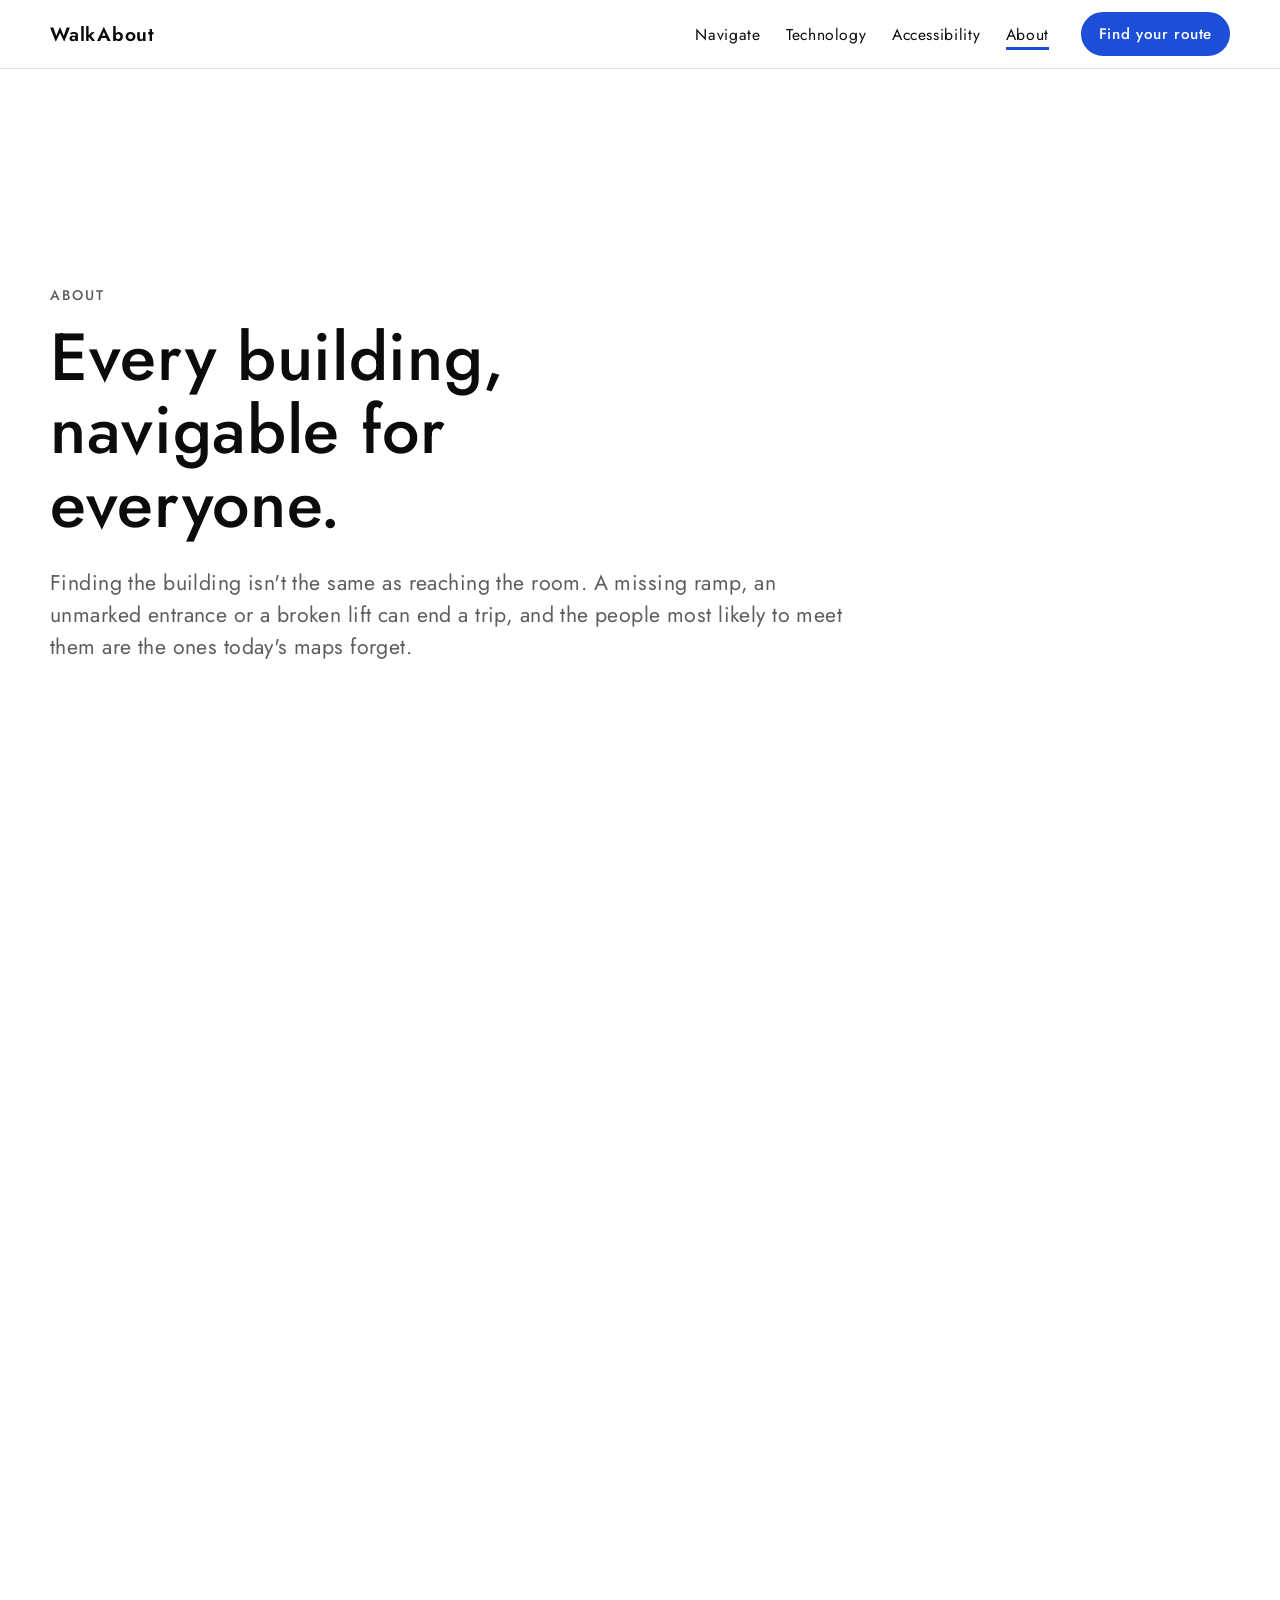
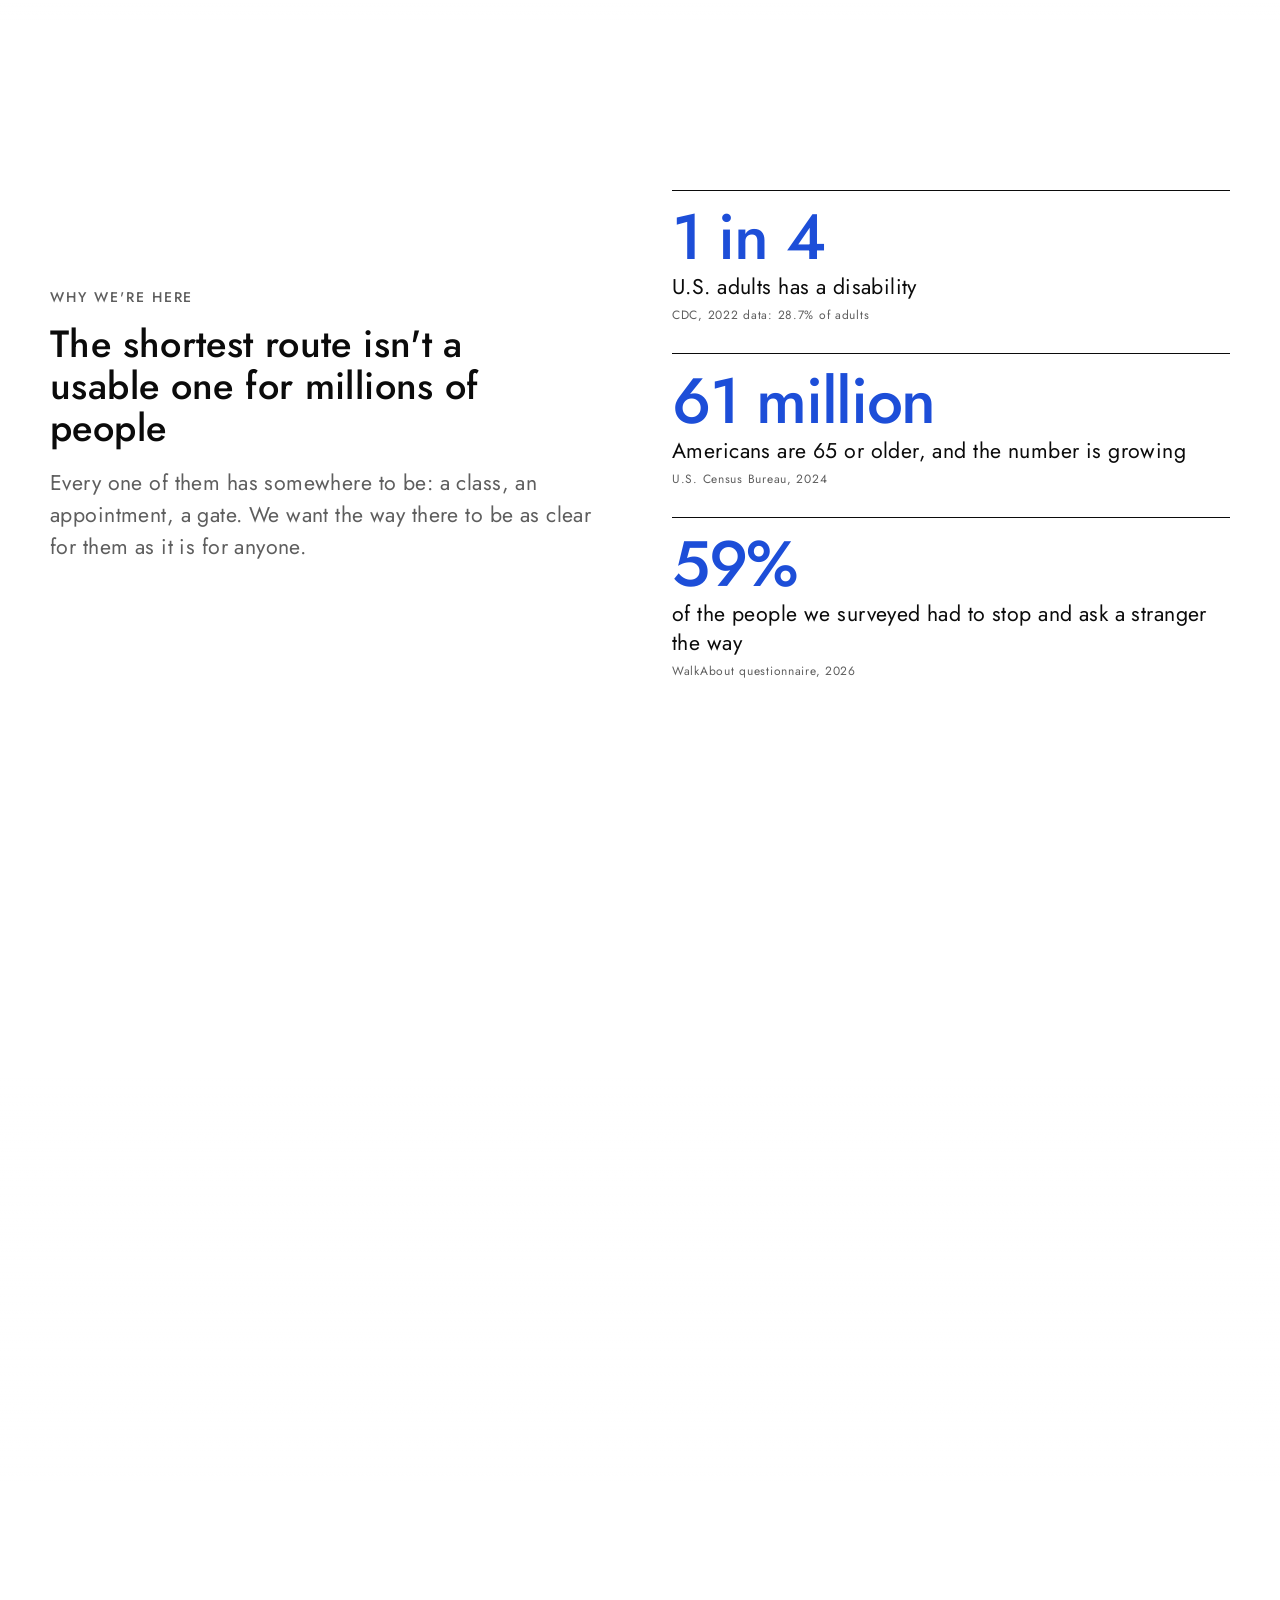
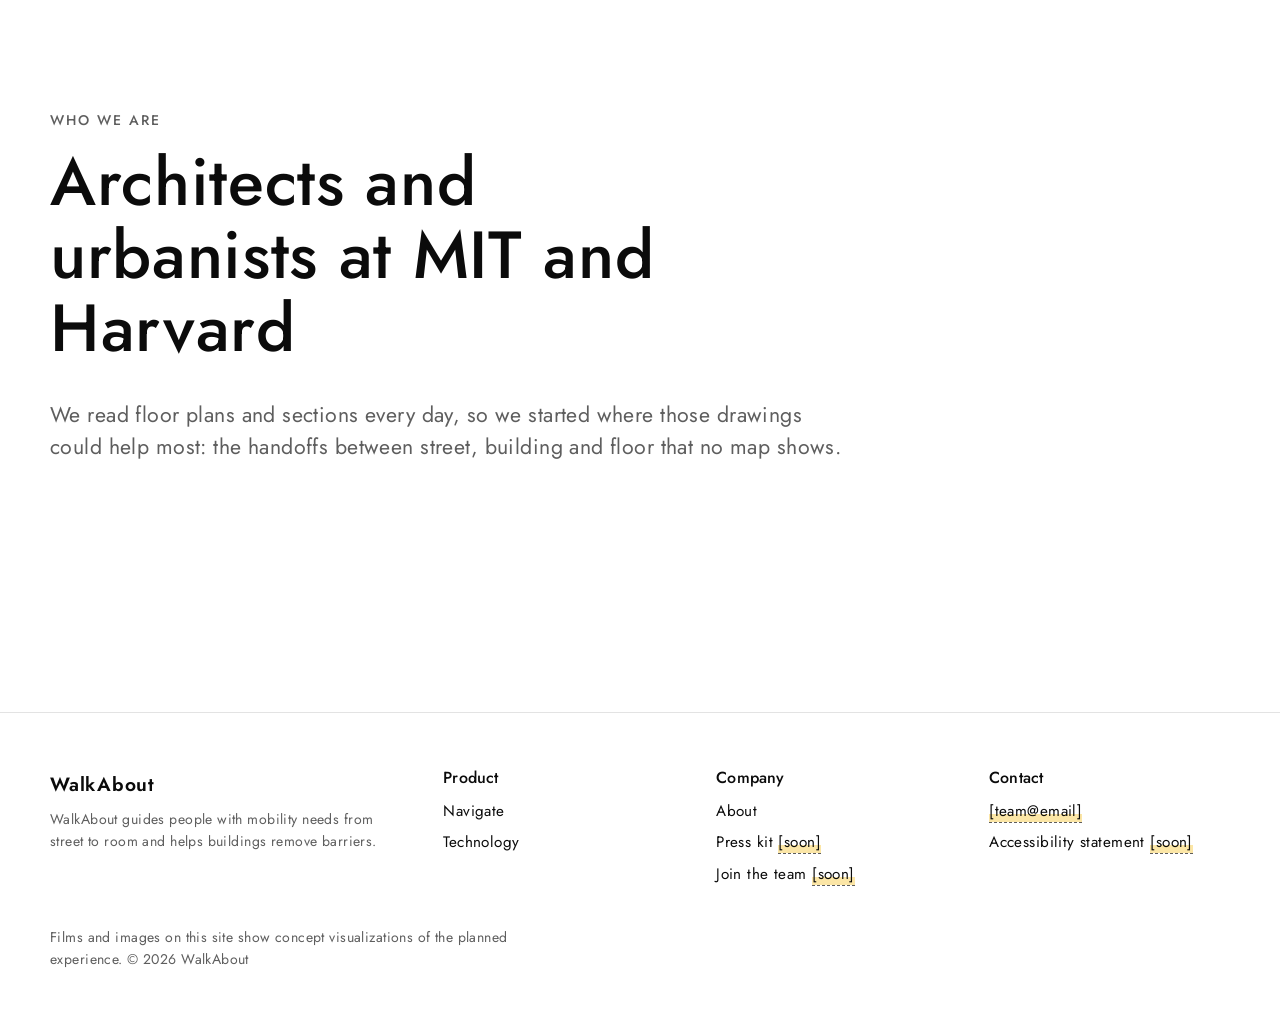
==== commit 210079a1: "Footer: add the one-line description Co-Authored-By: Claude Opus 5.5 <noreply@anthropic.com>" ====
--- a/about.html
+++ b/about.html
@@ -9,7 +9,7 @@
   <link rel="preconnect" href="https://fonts.gstatic.com" crossorigin>
   <!-- Futura PT: add your Adobe Fonts kit here, e.g. <link rel="stylesheet" href="https://use.typekit.net/XXXXXXX.css">. Jost below is the free stand-in. -->
   <link href="https://fonts.googleapis.com/css2?family=Jost:wght@400;500;600&display=swap" rel="stylesheet">
-  <link rel="stylesheet" href="assets/css/style.css?v=20261123s">
+  <link rel="stylesheet" href="assets/css/style.css?v=20261123w">
 </head>
 <body>
   <a class="skip-link" href="#main">Skip to content</a>
@@ -17,7 +17,7 @@
   <!-- ============================== HEADER ============================== -->
   <header class="site-header">
     <div class="wrap">
-      <a class="brand" href="index.html" aria-label="WalkAbout home">
+      <a class="brand" href="navigate.html" aria-label="WalkAbout home">
         WalkAbout
       </a>
       <nav class="nav" id="site-nav" aria-label="Main">
@@ -81,8 +81,8 @@
     <div class="wrap">
       <div class="footer-grid">
         <div>
-          <a class="brand" href="index.html">WalkAbout</a>
-          <p class="hint"><span class="ph">[One-line description]</span></p>
+          <a class="brand" href="navigate.html">WalkAbout</a>
+          <p class="hint">WalkAbout guides people with mobility needs from street to room and helps buildings remove barriers.</p>
         </div>
         <div>
           <h3>Product</h3>
@@ -127,6 +127,6 @@
     </div>
   </dialog>
 
-  <script src="assets/js/main.js?v=20261123s"></script>
+  <script src="assets/js/main.js?v=20261123w"></script>
 </body>
 </html>
--- a/assets/css/style.css
+++ b/assets/css/style.css
@@ -439,7 +439,7 @@
 /* Motion allowed (main.js adds .is-scrolly): the demo holds, then the caption scrolls up over it */
 .demo-stage.is-scrolly { height: 430vh; }
 /* The next section slides up over the pinned caption (overlaps the stage's last screen) */
-.demo-stage.is-scrolly + .cover-up { margin-top: -100vh; }
+.demo-stage.is-scrolly + .cover-up { margin-top: -100vh; min-height: 100vh; } /* at least as tall as the overlap, or the stage pokes out below it */
 .cover-up { position: relative; z-index: 2; background: var(--paper); border-top: 0; }
 /* No hard edge: a white fade above the panel dissolves the caption as it is covered */
 .demo-stage.is-scrolly + .cover-up::before {
@@ -1028,3 +1028,24 @@
   .roadmap__labels li { position: static; transform: none !important; width: auto; }
 }
 @media (prefers-reduced-motion: reduce) { .roadmap__ring { animation: none; } }
+
+/* How it works: the portrait demo film beside a short intro, sized to fit one screen */
+.hiw__grid { display: grid; grid-template-columns: 1fr auto; gap: clamp(2rem, 6vw, 6rem); align-items: center; }
+.hiw__text .lede { max-width: 34rem; }
+.hiw__text .hint { margin-top: 1.2rem; color: var(--muted); font-size: var(--t-sm); }
+.hiw__phone {
+  position: relative; margin: 0; overflow: hidden; border-radius: 1.75rem;
+  height: min(calc(100vh - var(--header-h) - 12rem), 46rem); min-height: 24rem; aspect-ratio: 9 / 16;
+}
+@media (max-width: 900px) {
+  .hiw__grid { grid-template-columns: 1fr; }
+  .hiw__phone { height: auto; width: min(100%, 22rem); margin-inline: auto; }
+}
+/* The film has its own card along the bottom: keep the button clear of it, under the frame */
+.hiw__phone { overflow: visible; }
+.hiw__phone .clip__video { border-radius: 1.75rem; }
+.hiw__phone .clip__toggle {
+  left: 50%; bottom: auto; top: calc(100% + 0.75rem); transform: translateX(-50%);
+  color: var(--ink); background: var(--paper); border-color: var(--grid, #ddd);
+}
+.hiw__phone .clip__toggle:hover { background: var(--ink); color: #fff; }
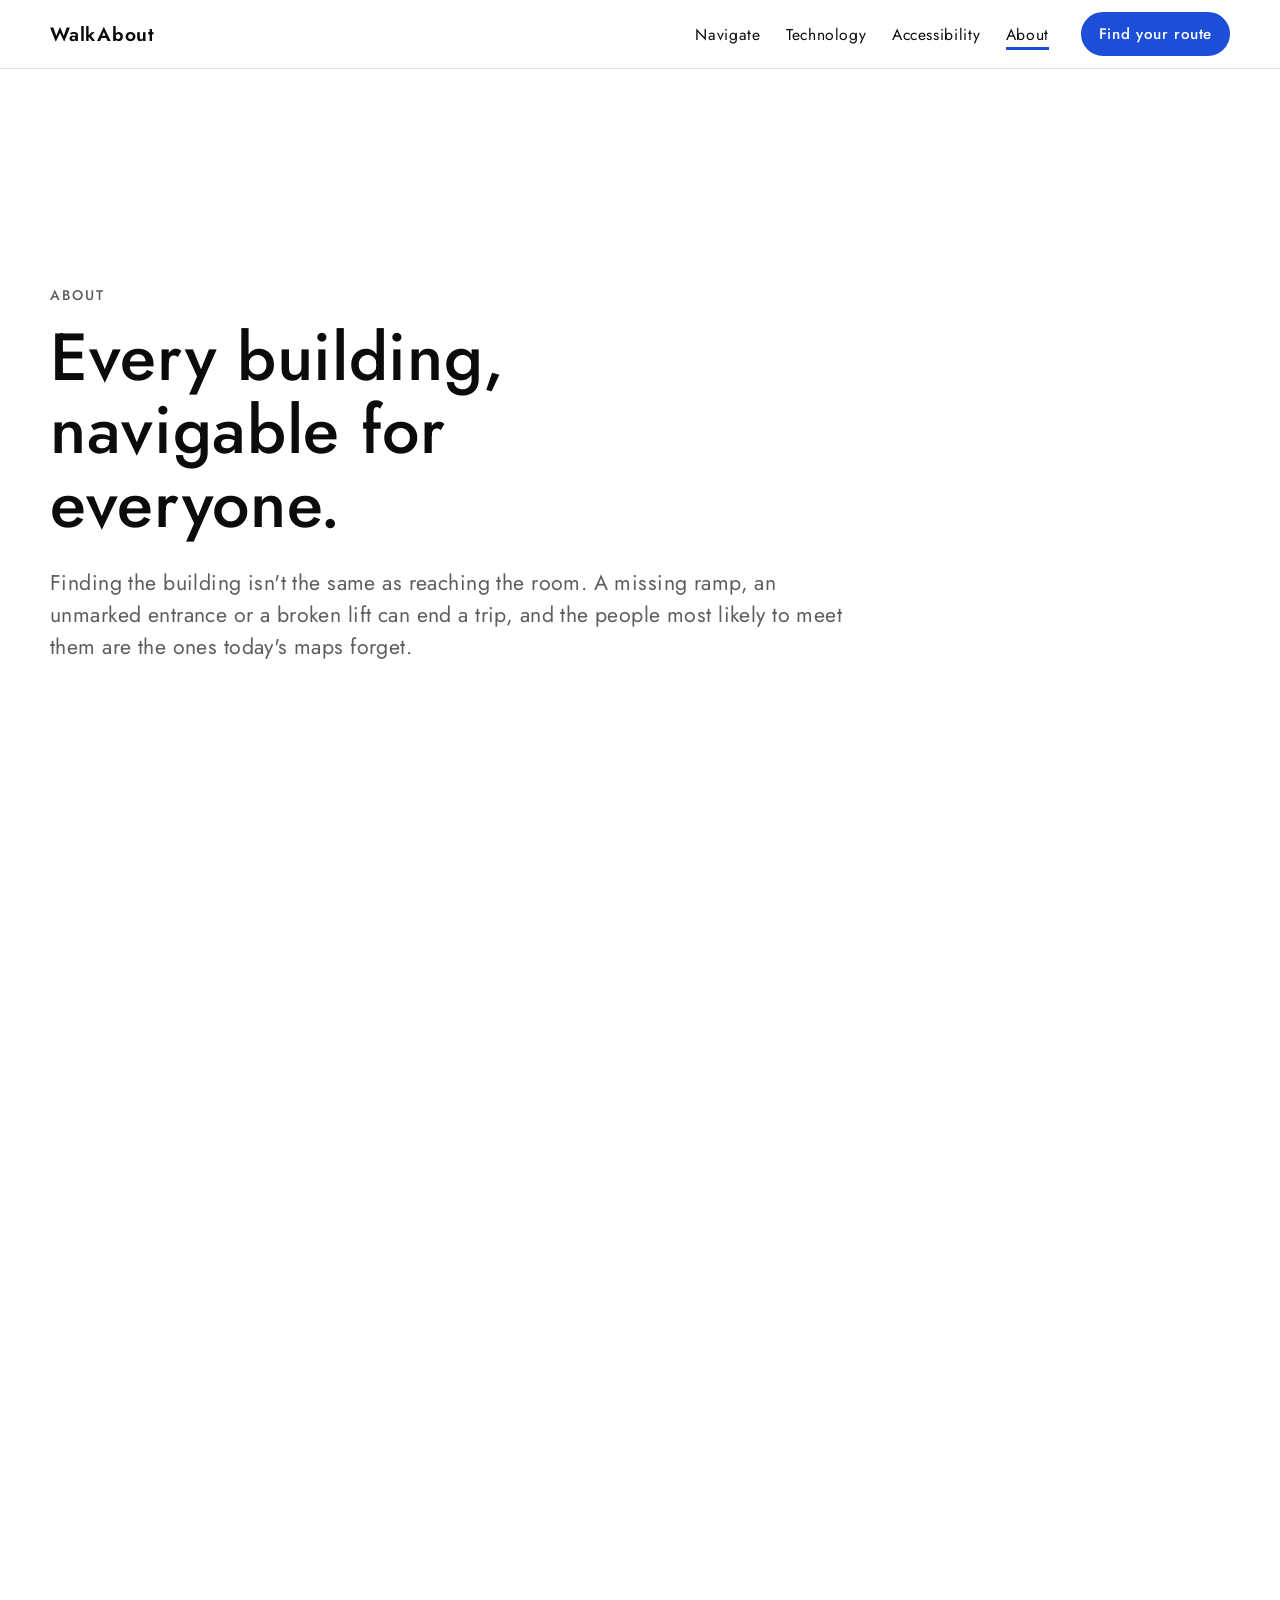
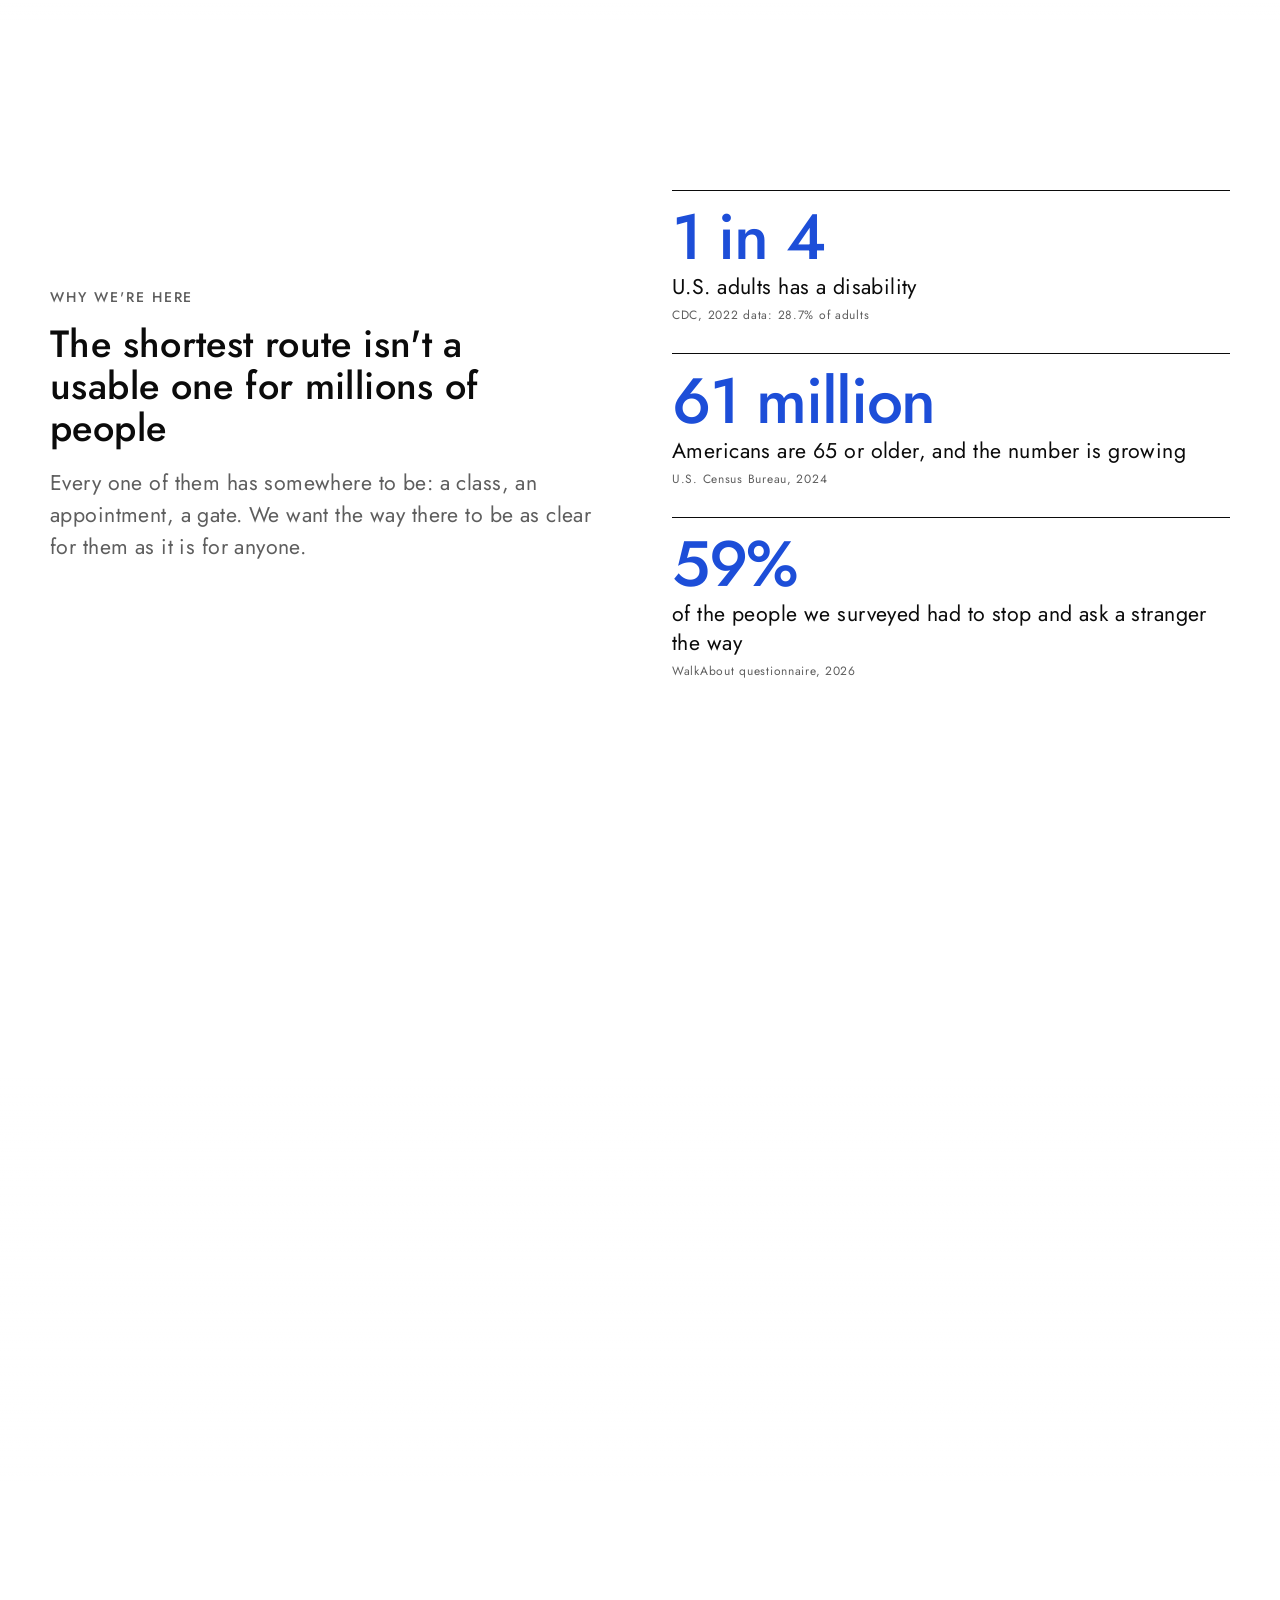
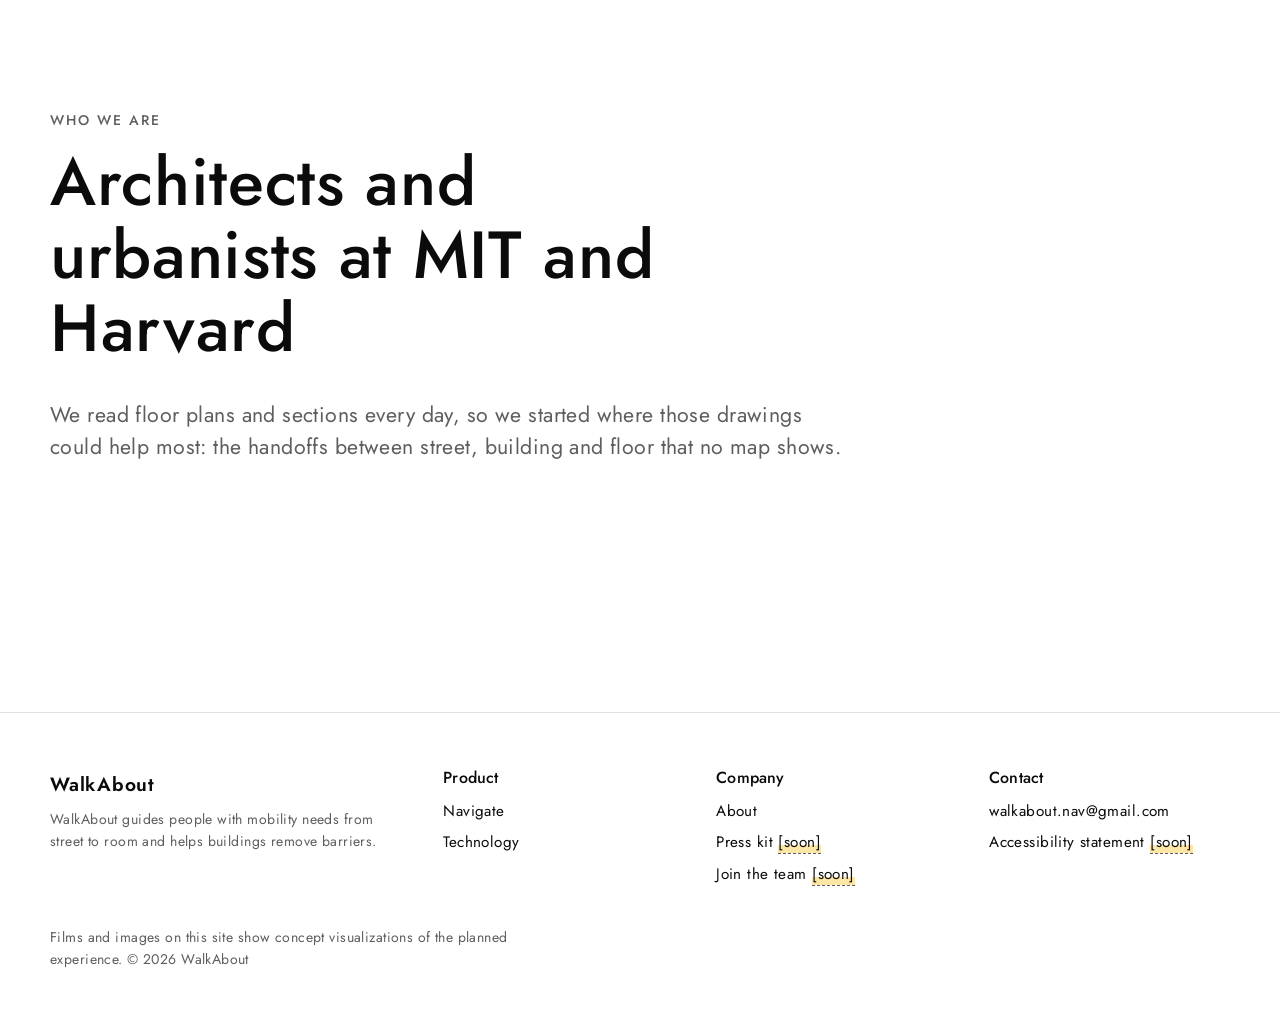
==== commit 928f774c: "Add the team email address Co-Authored-By: Claude Opus 5.5 <noreply@anthropic.com>" ====
--- a/about.html
+++ b/about.html
@@ -102,7 +102,7 @@
         <div>
           <h3>Contact</h3>
           <ul>
-            <li><a href="mailto:[team@email]"><span class="ph">[team@email]</span></a></li>
+            <li><a href="mailto:walkabout.nav@gmail.com">walkabout.nav@gmail.com</a></li>
             <li><a href="#">Accessibility statement <span class="ph">[soon]</span></a></li>
           </ul>
         </div>
